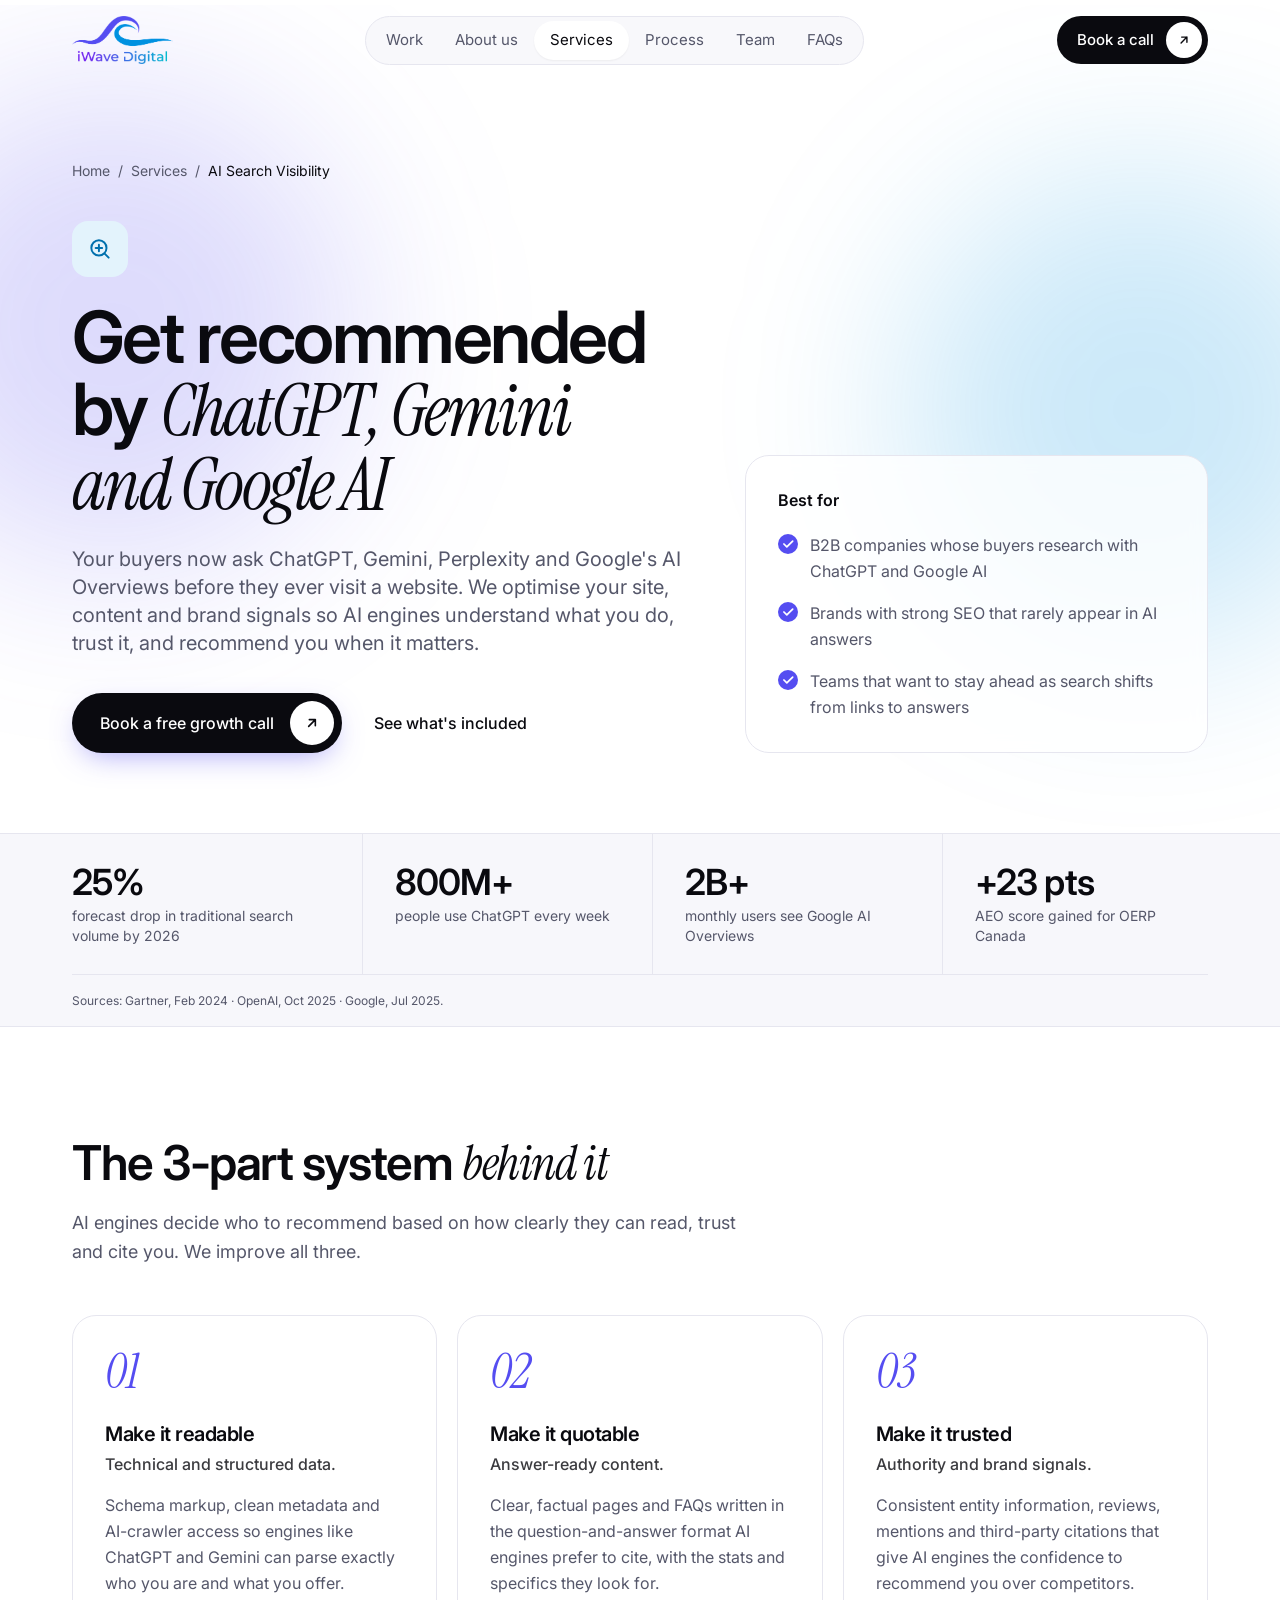
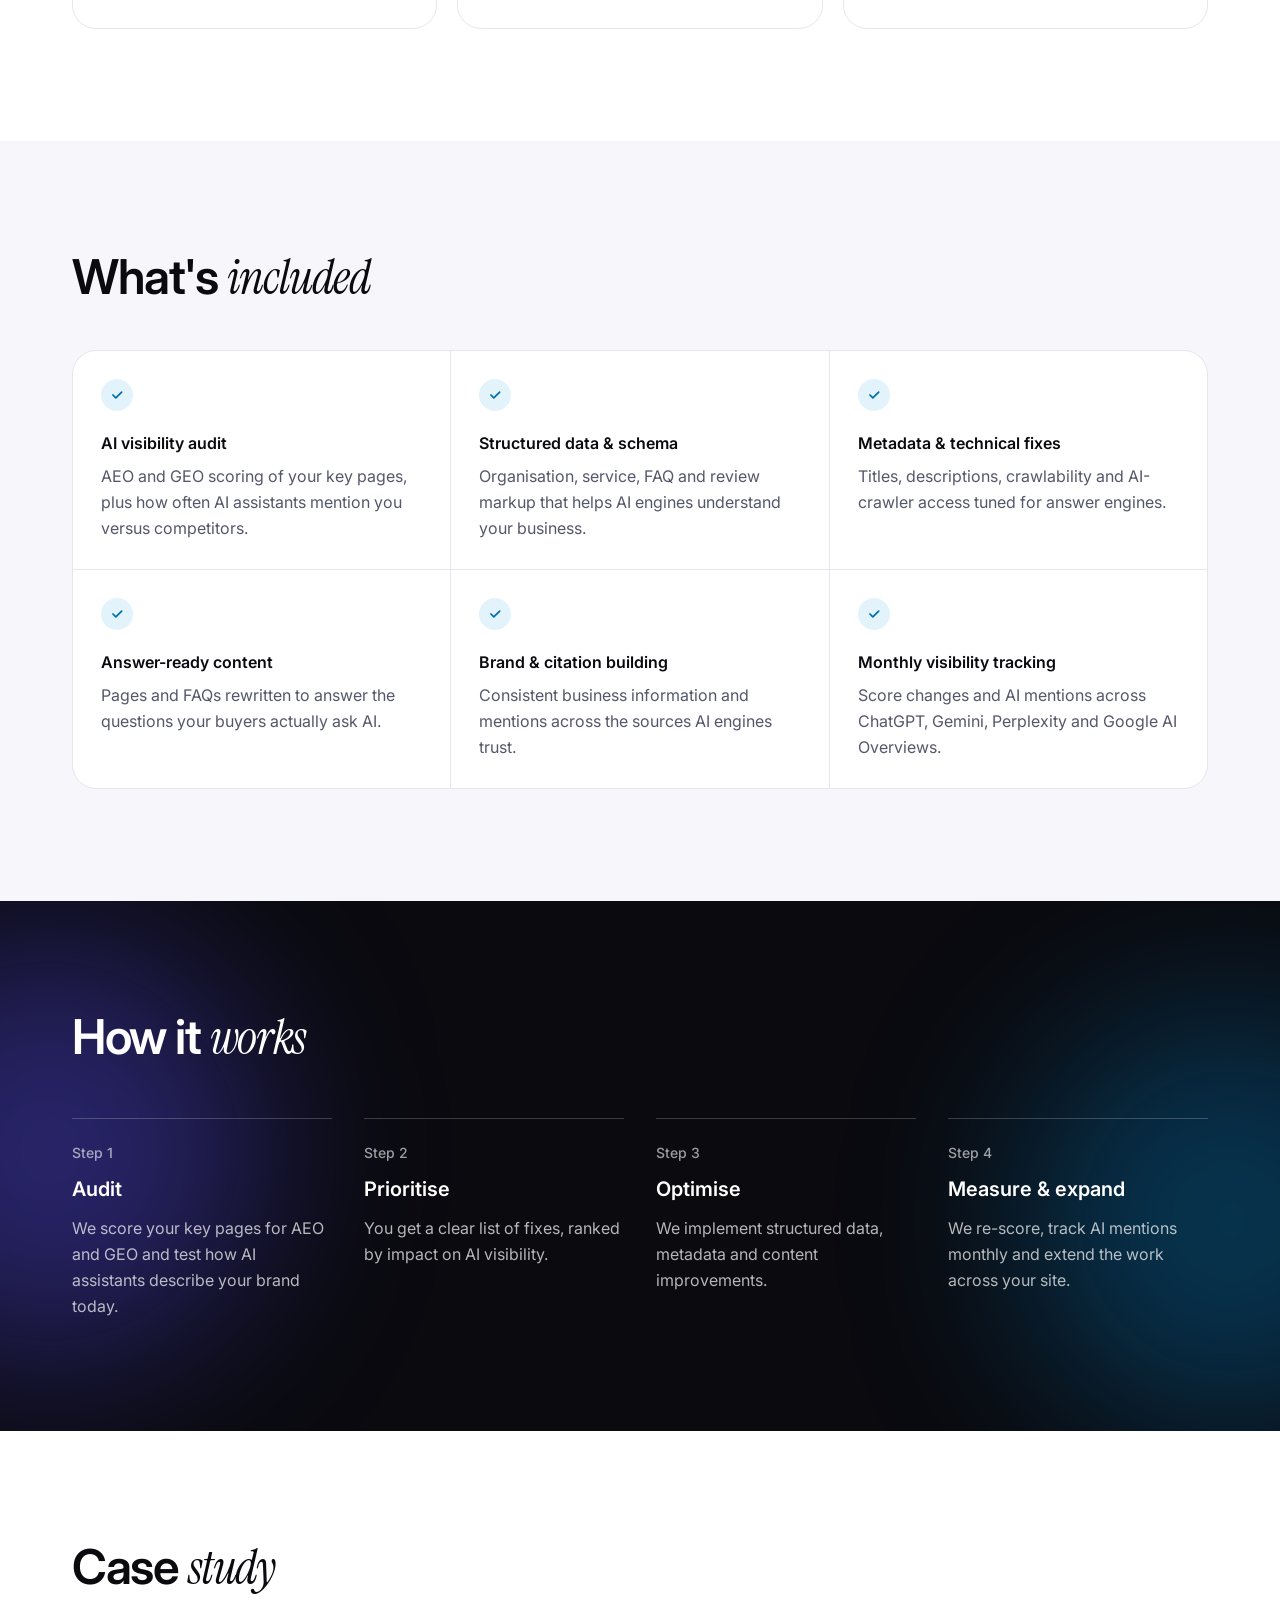
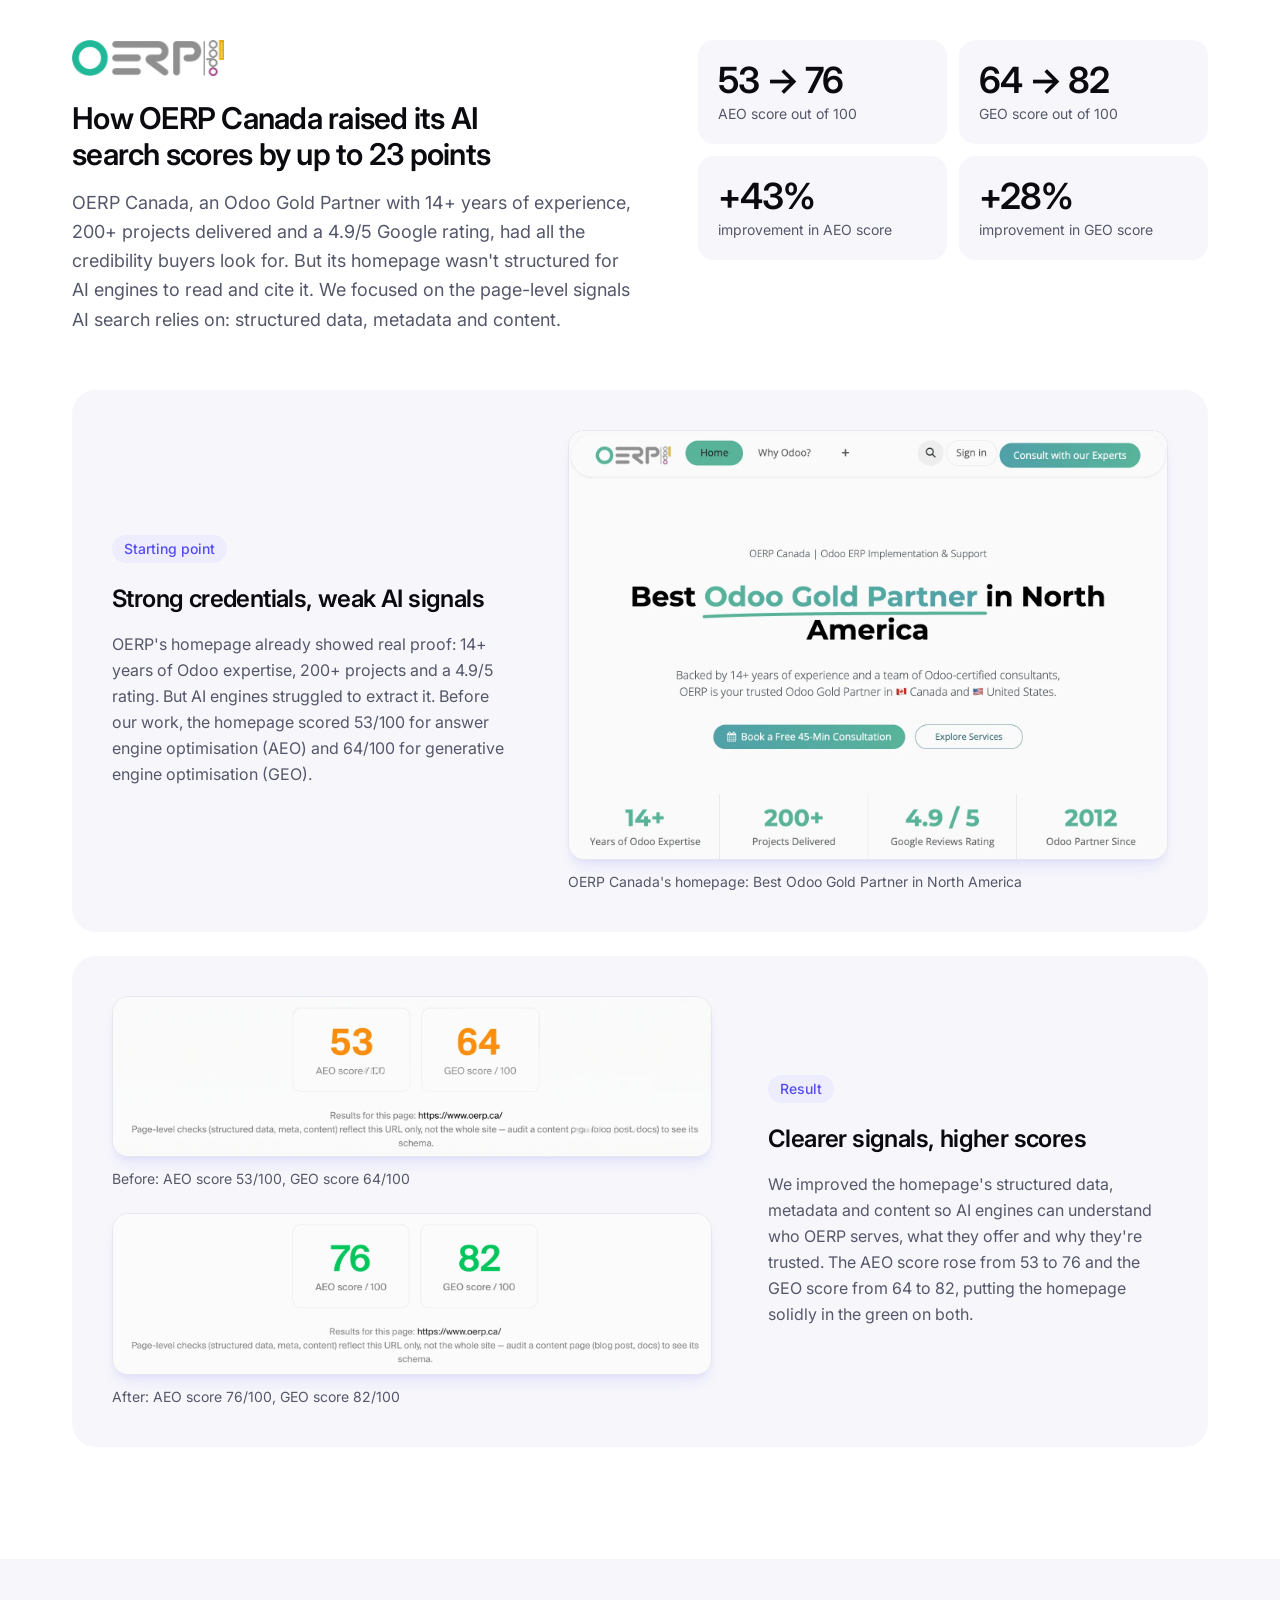
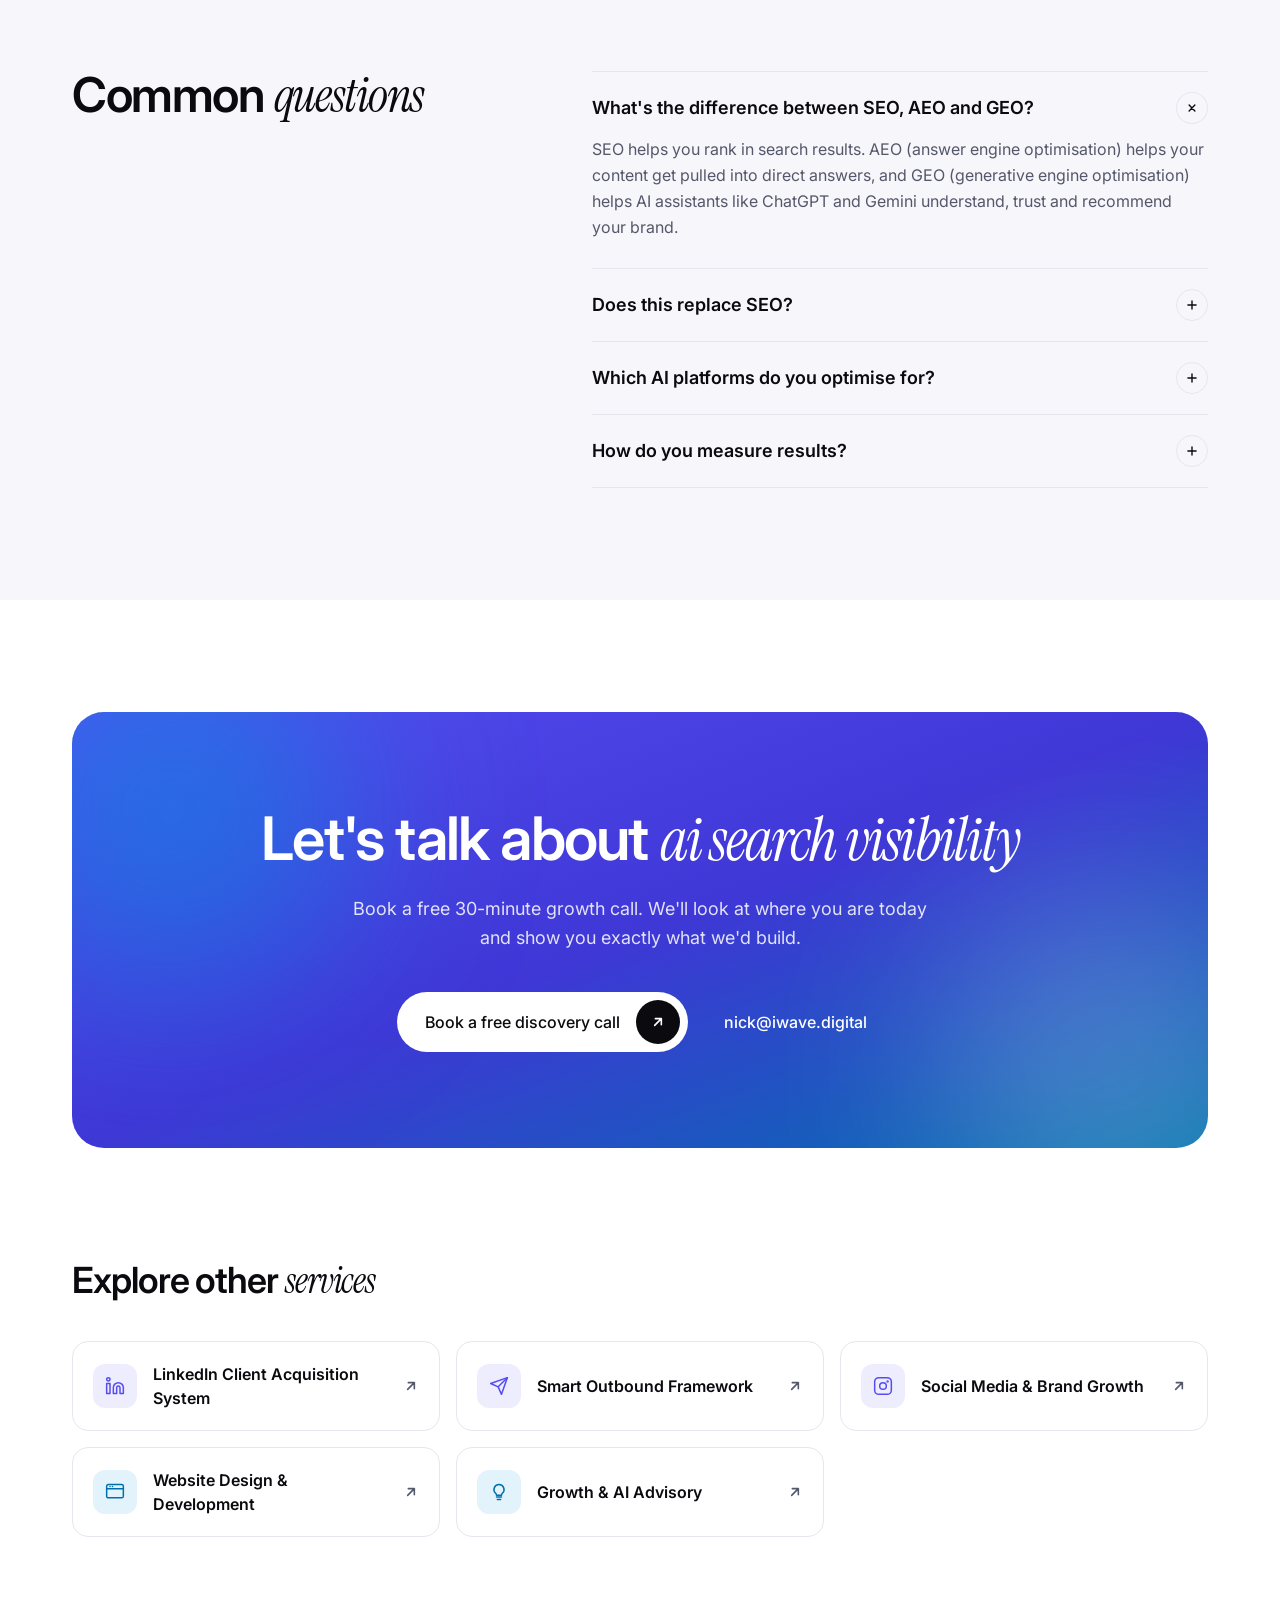
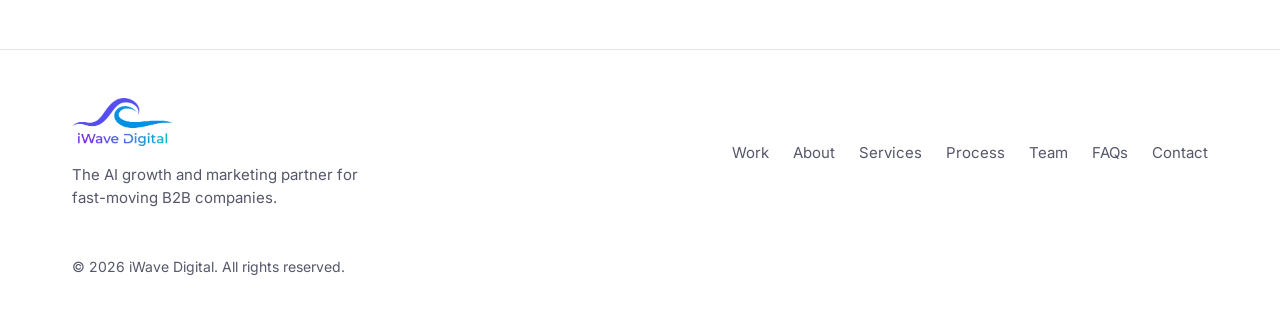
==== services/ai-search-visibility.html @ d18ebdaa "Launch iWave Digital marketing site Static site: homepage, six service pages generated by tools/buil" ====
<!doctype html>
<html lang="en">
<head>
  <meta charset="utf-8" />
  <meta name="viewport" content="width=device-width, initial-scale=1" />
  <title>AI Search Visibility — iWave Digital</title>
  <meta name="description" content="Generative engine optimisation (GEO) and answer engine optimisation (AEO) that make your brand the answer AI assistants and Google AI Overviews recommend." />
  <!-- Generated by tools/build_services.py — edit the content there and re-run the script. -->
  <link rel="canonical" href="https://www.iwave.digital/services/ai-search-visibility.html" />
  <meta name="theme-color" content="#554DF1" />
  <link rel="icon" href="../favicon.ico" sizes="any" />
  <link rel="icon" type="image/png" sizes="32x32" href="../favicon-32x32.png" />
  <link rel="icon" type="image/png" sizes="16x16" href="../favicon-16x16.png" />
  <link rel="apple-touch-icon" href="../apple-touch-icon.png" />
  <link rel="manifest" href="../site.webmanifest" />

  <meta property="og:type" content="website" />
  <meta property="og:site_name" content="iWave Digital" />
  <meta property="og:title" content="AI Search Visibility — iWave Digital" />
  <meta property="og:description" content="Generative engine optimisation (GEO) and answer engine optimisation (AEO) that make your brand the answer AI assistants and Google AI Overviews recommend." />
  <meta property="og:url" content="https://www.iwave.digital/services/ai-search-visibility.html" />
  <meta property="og:image" content="https://www.iwave.digital/assets/og-image.jpg" />
  <meta property="og:image:width" content="1200" />
  <meta property="og:image:height" content="630" />
  <meta name="twitter:card" content="summary_large_image" />
  <meta name="twitter:title" content="AI Search Visibility — iWave Digital" />
  <meta name="twitter:description" content="Generative engine optimisation (GEO) and answer engine optimisation (AEO) that make your brand the answer AI assistants and Google AI Overviews recommend." />
  <meta name="twitter:image" content="https://www.iwave.digital/assets/og-image.jpg" />

  <link rel="preconnect" href="https://fonts.googleapis.com" />
  <link rel="preconnect" href="https://fonts.gstatic.com" crossorigin />
  <link href="https://fonts.googleapis.com/css2?family=Inter:wght@400;500;600;700&family=Instrument+Serif:ital@0;1&display=swap" rel="stylesheet" />
  <link rel="stylesheet" href="../assets/tailwind.css" />
  <link rel="stylesheet" href="../assets/site.css" />
  <script type="application/ld+json">{"@context": "https://schema.org", "@type": "Service", "name": "AI Search Visibility", "description": "Generative engine optimisation (GEO) and answer engine optimisation (AEO) that make your brand the answer AI assistants and Google AI Overviews recommend.", "url": "https://www.iwave.digital/services/ai-search-visibility.html", "provider": {"@type": "Organization", "name": "iWave Digital", "url": "https://www.iwave.digital/"}}</script>
  <script type="application/ld+json">{"@context": "https://schema.org", "@type": "FAQPage", "mainEntity": [{"@type": "Question", "name": "What's the difference between SEO, AEO and GEO?", "acceptedAnswer": {"@type": "Answer", "text": "SEO helps you rank in search results. AEO (answer engine optimisation) helps your content get pulled into direct answers, and GEO (generative engine optimisation) helps AI assistants like ChatGPT and Gemini understand, trust and recommend your brand."}}, {"@type": "Question", "name": "Does this replace SEO?", "acceptedAnswer": {"@type": "Answer", "text": "No, it builds on it. Strong SEO foundations help, but AI engines also need structured, quotable and consistent information to cite you."}}, {"@type": "Question", "name": "Which AI platforms do you optimise for?", "acceptedAnswer": {"@type": "Answer", "text": "ChatGPT, Gemini, Perplexity, Claude and Google AI Overviews. The fundamentals that help one engine understand you help them all."}}, {"@type": "Question", "name": "How do you measure results?", "acceptedAnswer": {"@type": "Answer", "text": "We score your pages for AEO and GEO before and after, and track how often and how accurately AI assistants mention your brand each month."}}]}</script>
  <script type="application/ld+json">{"@context": "https://schema.org", "@type": "BreadcrumbList", "itemListElement": [{"@type": "ListItem", "position": 1, "name": "Home", "item": "https://www.iwave.digital/"}, {"@type": "ListItem", "position": 2, "name": "Services", "item": "https://www.iwave.digital/#services"}, {"@type": "ListItem", "position": 3, "name": "AI Search Visibility", "item": "https://www.iwave.digital/services/ai-search-visibility.html"}]}</script>
</head>

<body class="bg-white font-sans text-ink">
  <a href="#main" class="sr-only focus:not-sr-only focus:fixed focus:left-4 focus:top-4 focus:z-[100] focus:rounded-full focus:bg-ink focus:px-4 focus:py-2 focus:text-white">Skip to content</a>

  <header id="top" class="sticky top-0 z-50 transition-colors" data-header>
    <div class="mx-auto flex max-w-site items-center justify-between gap-4 px-4 py-4 sm:px-6 lg:px-8">
      <a href="../index.html" class="flex shrink-0 items-center">
        <img src="../assets/iwave-logo.png" alt="iWave Digital" width="101" height="48" class="h-10 w-auto sm:h-12" />
      </a>
      <nav aria-label="Primary" class="hidden lg:block">
        <ul class="flex items-center rounded-full border border-line bg-surface/80 p-1 text-[15px] backdrop-blur">
          <li><a href="../index.html#work" class="nav-link block rounded-full px-4 py-2 transition hover:text-ink text-muted">Work</a></li>
          <li><a href="../index.html#about" class="nav-link block rounded-full px-4 py-2 transition hover:text-ink text-muted">About us</a></li>
          <li><a href="../index.html#services" class="nav-link block rounded-full px-4 py-2 transition hover:text-ink bg-white text-ink shadow-sm" aria-current="true">Services</a></li>
          <li><a href="../index.html#process" class="nav-link block rounded-full px-4 py-2 transition hover:text-ink text-muted">Process</a></li>
          <li><a href="../index.html#team" class="nav-link block rounded-full px-4 py-2 transition hover:text-ink text-muted">Team</a></li>
          <li><a href="../index.html#faq" class="nav-link block rounded-full px-4 py-2 transition hover:text-ink text-muted">FAQs</a></li>
        </ul>
      </nav>
      <div class="flex items-center gap-2">
        <a href="https://cal.com/iwave-digital/discovery-call" target="_blank" rel="noopener" class="group hidden items-center gap-3 rounded-full bg-ink py-1.5 pl-5 pr-1.5 text-[15px] font-medium text-white transition hover:bg-brand sm:inline-flex">
          Book a call
          <span class="flex h-9 w-9 items-center justify-center rounded-full bg-white text-ink transition group-hover:rotate-45" aria-hidden="true"><svg width="14" height="14" viewBox="0 0 24 24" fill="none" stroke="currentColor" stroke-width="2.4" stroke-linecap="round" stroke-linejoin="round"><path d="M7 17 17 7M8 7h9v9"/></svg></span>
        </a>
        <button type="button" class="flex h-11 w-11 items-center justify-center rounded-full border border-line bg-white lg:hidden" aria-controls="mobile-menu" aria-expanded="false" aria-label="Open menu" data-menu-btn>
          <svg width="20" height="20" viewBox="0 0 24 24" fill="none" stroke="currentColor" stroke-width="2" stroke-linecap="round" aria-hidden="true"><path d="M4 7h16M4 12h16M4 17h16"/></svg>
        </button>
      </div>
    </div>
    <div id="mobile-menu" class="hidden border-t border-line bg-white px-4 pb-6 pt-2 lg:hidden" data-menu>
      <ul class="flex flex-col text-lg">
        <li><a href="../index.html#work" class="block border-b border-line py-3">Work</a></li>
        <li><a href="../index.html#about" class="block border-b border-line py-3">About us</a></li>
        <li><a href="../index.html#services" class="block border-b border-line py-3">Services</a></li>
        <li><a href="../index.html#process" class="block border-b border-line py-3">Process</a></li>
        <li><a href="../index.html#team" class="block border-b border-line py-3">Team</a></li>
        <li><a href="../index.html#faq" class="block border-b border-line py-3">FAQs</a></li>
      </ul>
      <a href="https://cal.com/iwave-digital/discovery-call" target="_blank" rel="noopener" class="mt-5 flex items-center justify-center rounded-full bg-ink py-3.5 font-medium text-white">Book a call</a>
    </div>
  </header>

  <main id="main">
    <!-- ============ HERO ============ -->
    <section class="relative -mt-[76px] overflow-hidden pt-[76px]">
      <div class="glow left-[-10%] top-[10%] h-[480px] w-[480px] bg-brand/20" aria-hidden="true"></div>
      <div class="glow right-[-8%] top-[20%] h-[480px] w-[480px] bg-sky/20" aria-hidden="true"></div>
      <div class="relative mx-auto grid max-w-site gap-12 px-4 pb-20 pt-14 sm:px-6 sm:pt-20 lg:grid-cols-[1.35fr_1fr] lg:items-end lg:px-8">
        <div>
          <nav aria-label="Breadcrumb" class="text-sm text-muted">
            <ol class="flex flex-wrap items-center gap-2">
              <li><a href="../index.html" class="hover:text-ink">Home</a></li>
              <li aria-hidden="true">/</li>
              <li><a href="../index.html#services" class="hover:text-ink">Services</a></li>
              <li aria-hidden="true">/</li>
              <li class="text-ink" aria-current="page">AI Search Visibility</li>
            </ol>
          </nav>
          <span class="rise mt-10 flex h-14 w-14 items-center justify-center rounded-2xl bg-sky-soft text-sky-dark" aria-hidden="true"><svg width="26" height="26" viewBox="0 0 24 24" fill="none" stroke="currentColor" stroke-width="1.8" stroke-linecap="round" stroke-linejoin="round"><circle cx="11" cy="11" r="7"/><path d="m20 20-3.5-3.5"/><path d="M11 8v6M8 11h6"/></svg></span>
          <h1 class="rise rise-2 mt-6 text-[42px] font-semibold leading-[1.04] tracking-[-0.035em] sm:text-6xl lg:text-7xl">Get recommended by <span class="font-serif font-normal italic">ChatGPT, Gemini and Google AI</span></h1>
          <p class="rise rise-3 mt-6 max-w-2xl text-lg leading-relaxed text-muted sm:text-xl">Your buyers now ask ChatGPT, Gemini, Perplexity and Google&#x27;s AI Overviews before they ever visit a website. We optimise your site, content and brand signals so AI engines understand what you do, trust it, and recommend you when it matters.</p>
          <div class="rise rise-4 mt-9 flex flex-col gap-4 sm:flex-row sm:items-center">
            <a href="https://cal.com/iwave-digital/discovery-call" target="_blank" rel="noopener" class="group inline-flex items-center gap-4 self-start rounded-full bg-ink py-2 pl-7 pr-2 font-medium text-white shadow-[0_10px_30px_-10px_rgba(85,77,241,.55)] transition hover:bg-brand">
              Book a free growth call
              <span class="flex h-11 w-11 items-center justify-center rounded-full bg-white text-ink transition group-hover:rotate-45" aria-hidden="true"><svg width="16" height="16" viewBox="0 0 24 24" fill="none" stroke="currentColor" stroke-width="2.4" stroke-linecap="round" stroke-linejoin="round"><path d="M7 17 17 7M8 7h9v9"/></svg></span>
            </a>
            <a href="#included" class="inline-flex h-11 items-center self-start rounded-full px-4 font-medium text-ink underline-offset-4 hover:underline sm:self-auto">See what's included</a>
          </div>
        </div>
        <aside class="rise rise-4 rounded-3xl border border-line bg-white/80 p-8 backdrop-blur">
          <h2 class="font-semibold">Best for</h2>
          <ul class="mt-5 space-y-4 leading-relaxed text-muted">
              <li class="flex gap-3"><span class="mt-0.5 flex h-5 w-5 shrink-0 items-center justify-center rounded-full bg-brand text-white" aria-hidden="true"><svg width="14" height="14" viewBox="0 0 24 24" fill="none" stroke="currentColor" stroke-width="3" stroke-linecap="round" stroke-linejoin="round"><path d="m5 12 5 5L20 7"/></svg></span><span>B2B companies whose buyers research with ChatGPT and Google AI</span></li>
              <li class="flex gap-3"><span class="mt-0.5 flex h-5 w-5 shrink-0 items-center justify-center rounded-full bg-brand text-white" aria-hidden="true"><svg width="14" height="14" viewBox="0 0 24 24" fill="none" stroke="currentColor" stroke-width="3" stroke-linecap="round" stroke-linejoin="round"><path d="m5 12 5 5L20 7"/></svg></span><span>Brands with strong SEO that rarely appear in AI answers</span></li>
              <li class="flex gap-3"><span class="mt-0.5 flex h-5 w-5 shrink-0 items-center justify-center rounded-full bg-brand text-white" aria-hidden="true"><svg width="14" height="14" viewBox="0 0 24 24" fill="none" stroke="currentColor" stroke-width="3" stroke-linecap="round" stroke-linejoin="round"><path d="m5 12 5 5L20 7"/></svg></span><span>Teams that want to stay ahead as search shifts from links to answers</span></li>
          </ul>
        </aside>
      </div>
    </section>


    <!-- ============ AT A GLANCE ============ -->
    <section aria-label="Why AI search matters now" class="border-y border-line bg-surface">
      <div class="mx-auto max-w-site px-4 sm:px-6 lg:px-8">
        <dl class="grid grid-cols-2 gap-x-6 lg:grid-cols-4">
          <div class="py-6 sm:py-7 ">
            <dd class="text-3xl font-semibold tracking-tight sm:text-4xl">25%</dd>
            <dt class="mt-1 text-sm text-muted">forecast drop in traditional search volume by 2026</dt>
          </div>
          <div class="py-6 sm:py-7 lg:border-l lg:border-line lg:pl-8">
            <dd class="text-3xl font-semibold tracking-tight sm:text-4xl">800M+</dd>
            <dt class="mt-1 text-sm text-muted">people use ChatGPT every week</dt>
          </div>
          <div class="py-6 sm:py-7 lg:border-l lg:border-line lg:pl-8">
            <dd class="text-3xl font-semibold tracking-tight sm:text-4xl">2B+</dd>
            <dt class="mt-1 text-sm text-muted">monthly users see Google AI Overviews</dt>
          </div>
          <div class="py-6 sm:py-7 lg:border-l lg:border-line lg:pl-8">
            <dd class="text-3xl font-semibold tracking-tight sm:text-4xl">+23 pts</dd>
            <dt class="mt-1 text-sm text-muted">AEO score gained for OERP Canada</dt>
          </div>
        </dl>
        <p class="border-t border-line py-4 text-xs leading-relaxed text-muted">Sources: Gartner, Feb 2024 · OpenAI, Oct 2025 · Google, Jul 2025.</p>
      </div>
    </section>

    <!-- ============ SYSTEM ============ -->
    <section class="py-24 sm:py-28">
      <div class="mx-auto max-w-site px-4 sm:px-6 lg:px-8">
        <div class="max-w-2xl">
          <h2 class="text-4xl font-semibold tracking-[-0.03em] sm:text-5xl">The 3-part system <span class="font-serif font-normal italic">behind it</span></h2>
          <p class="mt-5 text-lg leading-relaxed text-muted">AI engines decide who to recommend based on how clearly they can read, trust and cite you. We improve all three.</p>
        </div>
        <ol class="mt-12 grid gap-5 lg:grid-cols-3">
          <li class="flex flex-col rounded-3xl border border-line bg-white p-8">
            <span class="font-serif text-5xl italic text-brand">01</span>
            <h3 class="mt-6 text-xl font-semibold tracking-tight">Make it readable</h3>
            <p class="mt-1 font-medium text-ink/80">Technical and structured data.</p>
            <p class="mt-4 leading-relaxed text-muted">Schema markup, clean metadata and AI-crawler access so engines like ChatGPT and Gemini can parse exactly who you are and what you offer.</p>
          </li>
          <li class="flex flex-col rounded-3xl border border-line bg-white p-8">
            <span class="font-serif text-5xl italic text-brand">02</span>
            <h3 class="mt-6 text-xl font-semibold tracking-tight">Make it quotable</h3>
            <p class="mt-1 font-medium text-ink/80">Answer-ready content.</p>
            <p class="mt-4 leading-relaxed text-muted">Clear, factual pages and FAQs written in the question-and-answer format AI engines prefer to cite, with the stats and specifics they look for.</p>
          </li>
          <li class="flex flex-col rounded-3xl border border-line bg-white p-8">
            <span class="font-serif text-5xl italic text-brand">03</span>
            <h3 class="mt-6 text-xl font-semibold tracking-tight">Make it trusted</h3>
            <p class="mt-1 font-medium text-ink/80">Authority and brand signals.</p>
            <p class="mt-4 leading-relaxed text-muted">Consistent entity information, reviews, mentions and third-party citations that give AI engines the confidence to recommend you over competitors.</p>
          </li>
        </ol>
      </div>
    </section>

    <!-- ============ INCLUDED ============ -->
    <section id="included" class="bg-surface py-24 sm:py-28">
      <div class="mx-auto max-w-site px-4 sm:px-6 lg:px-8">
        <h2 class="max-w-2xl text-4xl font-semibold tracking-[-0.03em] sm:text-5xl">What's <span class="font-serif font-normal italic">included</span></h2>
        <ul class="mt-12 grid gap-px overflow-hidden rounded-3xl border border-line bg-line sm:grid-cols-2 lg:grid-cols-3">
          <li class="bg-white p-7">
            <span class="flex h-8 w-8 items-center justify-center rounded-full bg-sky-soft text-sky-dark" aria-hidden="true"><svg width="14" height="14" viewBox="0 0 24 24" fill="none" stroke="currentColor" stroke-width="3" stroke-linecap="round" stroke-linejoin="round"><path d="m5 12 5 5L20 7"/></svg></span>
            <h3 class="mt-5 font-semibold">AI visibility audit</h3>
            <p class="mt-2 leading-relaxed text-muted">AEO and GEO scoring of your key pages, plus how often AI assistants mention you versus competitors.</p>
          </li>
          <li class="bg-white p-7">
            <span class="flex h-8 w-8 items-center justify-center rounded-full bg-sky-soft text-sky-dark" aria-hidden="true"><svg width="14" height="14" viewBox="0 0 24 24" fill="none" stroke="currentColor" stroke-width="3" stroke-linecap="round" stroke-linejoin="round"><path d="m5 12 5 5L20 7"/></svg></span>
            <h3 class="mt-5 font-semibold">Structured data &amp; schema</h3>
            <p class="mt-2 leading-relaxed text-muted">Organisation, service, FAQ and review markup that helps AI engines understand your business.</p>
          </li>
          <li class="bg-white p-7">
            <span class="flex h-8 w-8 items-center justify-center rounded-full bg-sky-soft text-sky-dark" aria-hidden="true"><svg width="14" height="14" viewBox="0 0 24 24" fill="none" stroke="currentColor" stroke-width="3" stroke-linecap="round" stroke-linejoin="round"><path d="m5 12 5 5L20 7"/></svg></span>
            <h3 class="mt-5 font-semibold">Metadata &amp; technical fixes</h3>
            <p class="mt-2 leading-relaxed text-muted">Titles, descriptions, crawlability and AI-crawler access tuned for answer engines.</p>
          </li>
          <li class="bg-white p-7">
            <span class="flex h-8 w-8 items-center justify-center rounded-full bg-sky-soft text-sky-dark" aria-hidden="true"><svg width="14" height="14" viewBox="0 0 24 24" fill="none" stroke="currentColor" stroke-width="3" stroke-linecap="round" stroke-linejoin="round"><path d="m5 12 5 5L20 7"/></svg></span>
            <h3 class="mt-5 font-semibold">Answer-ready content</h3>
            <p class="mt-2 leading-relaxed text-muted">Pages and FAQs rewritten to answer the questions your buyers actually ask AI.</p>
          </li>
          <li class="bg-white p-7">
            <span class="flex h-8 w-8 items-center justify-center rounded-full bg-sky-soft text-sky-dark" aria-hidden="true"><svg width="14" height="14" viewBox="0 0 24 24" fill="none" stroke="currentColor" stroke-width="3" stroke-linecap="round" stroke-linejoin="round"><path d="m5 12 5 5L20 7"/></svg></span>
            <h3 class="mt-5 font-semibold">Brand &amp; citation building</h3>
            <p class="mt-2 leading-relaxed text-muted">Consistent business information and mentions across the sources AI engines trust.</p>
          </li>
          <li class="bg-white p-7">
            <span class="flex h-8 w-8 items-center justify-center rounded-full bg-sky-soft text-sky-dark" aria-hidden="true"><svg width="14" height="14" viewBox="0 0 24 24" fill="none" stroke="currentColor" stroke-width="3" stroke-linecap="round" stroke-linejoin="round"><path d="m5 12 5 5L20 7"/></svg></span>
            <h3 class="mt-5 font-semibold">Monthly visibility tracking</h3>
            <p class="mt-2 leading-relaxed text-muted">Score changes and AI mentions across ChatGPT, Gemini, Perplexity and Google AI Overviews.</p>
          </li>
        </ul>
      </div>
    </section>

    <!-- ============ HOW IT WORKS ============ -->
    <section class="relative overflow-hidden bg-ink py-24 text-white sm:py-28">
      <div class="glow -left-40 top-10 h-[420px] w-[420px] bg-brand/40" aria-hidden="true"></div>
      <div class="glow -right-40 bottom-0 h-[420px] w-[420px] bg-sky/30" aria-hidden="true"></div>
      <div class="relative mx-auto max-w-site px-4 sm:px-6 lg:px-8">
        <h2 class="max-w-2xl text-4xl font-semibold tracking-[-0.03em] sm:text-5xl">How it <span class="font-serif font-normal italic">works</span></h2>
        <ol class="mt-14 grid gap-10 md:grid-cols-2 lg:grid-cols-4 lg:gap-8">
          <li class="border-t border-white/20 pt-6">
            <p class="text-sm font-medium text-white/60">Step 1</p>
            <h3 class="mt-3 text-xl font-semibold">Audit</h3>
            <p class="mt-3 leading-relaxed text-white/70">We score your key pages for AEO and GEO and test how AI assistants describe your brand today.</p>
          </li>
          <li class="border-t border-white/20 pt-6">
            <p class="text-sm font-medium text-white/60">Step 2</p>
            <h3 class="mt-3 text-xl font-semibold">Prioritise</h3>
            <p class="mt-3 leading-relaxed text-white/70">You get a clear list of fixes, ranked by impact on AI visibility.</p>
          </li>
          <li class="border-t border-white/20 pt-6">
            <p class="text-sm font-medium text-white/60">Step 3</p>
            <h3 class="mt-3 text-xl font-semibold">Optimise</h3>
            <p class="mt-3 leading-relaxed text-white/70">We implement structured data, metadata and content improvements.</p>
          </li>
          <li class="border-t border-white/20 pt-6">
            <p class="text-sm font-medium text-white/60">Step 4</p>
            <h3 class="mt-3 text-xl font-semibold">Measure &amp; expand</h3>
            <p class="mt-3 leading-relaxed text-white/70">We re-score, track AI mentions monthly and extend the work across your site.</p>
          </li>
        </ol>
      </div>
    </section>


    <!-- ============ CASE STUDY ============ -->
    <section id="case-study" class="py-24 sm:py-28">
      <div class="mx-auto max-w-site px-4 sm:px-6 lg:px-8">
        <h2 class="text-4xl font-semibold tracking-[-0.03em] sm:text-5xl">Case <span class="font-serif font-normal italic">study</span></h2>
        <div class="mt-12 grid gap-10 lg:grid-cols-[1.1fr_1fr] lg:gap-16">
          <div>
            <img src="../assets/logos/oerp-canada.webp" alt="OERP Canada" width="167" height="40" class="h-9 w-auto" loading="lazy" />
            <h3 class="mt-6 text-2xl font-semibold tracking-tight sm:text-3xl">How OERP Canada raised its AI search scores by up to 23 points</h3>
            <p class="mt-4 text-lg leading-relaxed text-muted">OERP Canada, an Odoo Gold Partner with 14+ years of experience, 200+ projects delivered and a 4.9/5 Google rating, had all the credibility buyers look for. But its homepage wasn&#x27;t structured for AI engines to read and cite it. We focused on the page-level signals AI search relies on: structured data, metadata and content.</p>
          </div>
          <dl class="grid grid-cols-2 content-start gap-3">
            <div class="rounded-2xl bg-surface p-5">
              <dd class="text-3xl font-semibold tracking-tight sm:text-4xl">53 → 76</dd>
              <dt class="mt-1 text-sm text-muted">AEO score out of 100</dt>
            </div>
            <div class="rounded-2xl bg-surface p-5">
              <dd class="text-3xl font-semibold tracking-tight sm:text-4xl">64 → 82</dd>
              <dt class="mt-1 text-sm text-muted">GEO score out of 100</dt>
            </div>
            <div class="rounded-2xl bg-surface p-5">
              <dd class="text-3xl font-semibold tracking-tight sm:text-4xl">+43%</dd>
              <dt class="mt-1 text-sm text-muted">improvement in AEO score</dt>
            </div>
            <div class="rounded-2xl bg-surface p-5">
              <dd class="text-3xl font-semibold tracking-tight sm:text-4xl">+28%</dd>
              <dt class="mt-1 text-sm text-muted">improvement in GEO score</dt>
            </div>
          </dl>
        </div>
        <div class="mt-14 space-y-6">
          <div class="grid items-center gap-10 rounded-3xl bg-surface p-6 sm:p-10 lg:grid-cols-[0.8fr_1.2fr] lg:gap-14">
            <div class="">
              <span class="inline-flex rounded-full bg-brand-soft px-3 py-1 text-sm font-medium text-brand">Starting point</span>
              <h4 class="mt-5 text-2xl font-semibold tracking-tight">Strong credentials, weak AI signals</h4>
              <p class="mt-4 leading-relaxed text-muted">OERP&#x27;s homepage already showed real proof: 14+ years of Odoo expertise, 200+ projects and a 4.9/5 rating. But AI engines struggled to extract it. Before our work, the homepage scored 53/100 for answer engine optimisation (AEO) and 64/100 for generative engine optimisation (GEO).</p>
            </div>
            <div class="grid items-start gap-6 ">
              <figure>
                <div class="overflow-hidden rounded-2xl border border-line bg-white shadow-lg shadow-brand/10">
                  <img src="../assets/case-studies/oerp-canada/homepage.webp" alt="OERP Canada&#x27;s homepage: Best Odoo Gold Partner in North America" width="1546" height="1106" class="w-full" loading="lazy" />
                </div>
                <figcaption class="mt-3 text-sm text-muted">OERP Canada&#x27;s homepage: Best Odoo Gold Partner in North America</figcaption>
              </figure>
            </div>
          </div>
          <div class="grid items-center gap-10 rounded-3xl bg-surface p-6 sm:p-10 lg:grid-cols-[1.2fr_0.8fr] lg:gap-14">
            <div class="lg:order-last">
              <span class="inline-flex rounded-full bg-brand-soft px-3 py-1 text-sm font-medium text-brand">Result</span>
              <h4 class="mt-5 text-2xl font-semibold tracking-tight">Clearer signals, higher scores</h4>
              <p class="mt-4 leading-relaxed text-muted">We improved the homepage&#x27;s structured data, metadata and content so AI engines can understand who OERP serves, what they offer and why they&#x27;re trusted. The AEO score rose from 53 to 76 and the GEO score from 64 to 82, putting the homepage solidly in the green on both.</p>
            </div>
            <div class="grid items-start gap-6 ">
              <figure>
                <div class="overflow-hidden rounded-2xl border border-line bg-white shadow-lg shadow-brand/10">
                  <img src="../assets/case-studies/oerp-canada/before.webp" alt="Before: AEO score 53/100, GEO score 64/100" width="1600" height="427" class="w-full" loading="lazy" />
                </div>
                <figcaption class="mt-3 text-sm text-muted">Before: AEO score 53/100, GEO score 64/100</figcaption>
              </figure>
              <figure>
                <div class="overflow-hidden rounded-2xl border border-line bg-white shadow-lg shadow-brand/10">
                  <img src="../assets/case-studies/oerp-canada/after.webp" alt="After: AEO score 76/100, GEO score 82/100" width="1600" height="427" class="w-full" loading="lazy" />
                </div>
                <figcaption class="mt-3 text-sm text-muted">After: AEO score 76/100, GEO score 82/100</figcaption>
              </figure>
            </div>
          </div>
        </div>
      </div>
    </section>



    <!-- ============ FAQ ============ -->
    <section class="bg-surface py-24 sm:py-28">
      <div class="mx-auto grid max-w-site gap-12 px-4 sm:px-6 lg:grid-cols-[1fr_1.4fr] lg:gap-20 lg:px-8">
        <h2 class="text-4xl font-semibold tracking-[-0.03em] sm:text-5xl">Common <span class="font-serif font-normal italic">questions</span></h2>
        <div class="divide-y divide-line border-y border-line">
          <details class="group py-2" open>
            <summary class="flex min-h-[56px] cursor-pointer items-center justify-between gap-6 py-3 text-lg font-semibold">
              What&#x27;s the difference between SEO, AEO and GEO?
              <span class="faq-icon flex h-8 w-8 shrink-0 items-center justify-center rounded-full border border-line bg-surface transition" aria-hidden="true"><svg width="14" height="14" viewBox="0 0 24 24" fill="none" stroke="currentColor" stroke-width="2.4" stroke-linecap="round"><path d="M12 5v14M5 12h14"/></svg></span>
            </summary>
            <p class="max-w-prose pb-5 leading-relaxed text-muted">SEO helps you rank in search results. AEO (answer engine optimisation) helps your content get pulled into direct answers, and GEO (generative engine optimisation) helps AI assistants like ChatGPT and Gemini understand, trust and recommend your brand.</p>
          </details>
          <details class="group py-2">
            <summary class="flex min-h-[56px] cursor-pointer items-center justify-between gap-6 py-3 text-lg font-semibold">
              Does this replace SEO?
              <span class="faq-icon flex h-8 w-8 shrink-0 items-center justify-center rounded-full border border-line bg-surface transition" aria-hidden="true"><svg width="14" height="14" viewBox="0 0 24 24" fill="none" stroke="currentColor" stroke-width="2.4" stroke-linecap="round"><path d="M12 5v14M5 12h14"/></svg></span>
            </summary>
            <p class="max-w-prose pb-5 leading-relaxed text-muted">No, it builds on it. Strong SEO foundations help, but AI engines also need structured, quotable and consistent information to cite you.</p>
          </details>
          <details class="group py-2">
            <summary class="flex min-h-[56px] cursor-pointer items-center justify-between gap-6 py-3 text-lg font-semibold">
              Which AI platforms do you optimise for?
              <span class="faq-icon flex h-8 w-8 shrink-0 items-center justify-center rounded-full border border-line bg-surface transition" aria-hidden="true"><svg width="14" height="14" viewBox="0 0 24 24" fill="none" stroke="currentColor" stroke-width="2.4" stroke-linecap="round"><path d="M12 5v14M5 12h14"/></svg></span>
            </summary>
            <p class="max-w-prose pb-5 leading-relaxed text-muted">ChatGPT, Gemini, Perplexity, Claude and Google AI Overviews. The fundamentals that help one engine understand you help them all.</p>
          </details>
          <details class="group py-2">
            <summary class="flex min-h-[56px] cursor-pointer items-center justify-between gap-6 py-3 text-lg font-semibold">
              How do you measure results?
              <span class="faq-icon flex h-8 w-8 shrink-0 items-center justify-center rounded-full border border-line bg-surface transition" aria-hidden="true"><svg width="14" height="14" viewBox="0 0 24 24" fill="none" stroke="currentColor" stroke-width="2.4" stroke-linecap="round"><path d="M12 5v14M5 12h14"/></svg></span>
            </summary>
            <p class="max-w-prose pb-5 leading-relaxed text-muted">We score your pages for AEO and GEO before and after, and track how often and how accurately AI assistants mention your brand each month.</p>
          </details>
        </div>
      </div>
    </section>

    <!-- ============ CONTACT ============ -->
    <section id="contact" class="py-24 sm:py-28">
      <div class="mx-auto max-w-site px-4 sm:px-6 lg:px-8">
        <div class="relative overflow-hidden rounded-[32px] bg-gradient-to-br from-brand via-brand-dark to-sky-dark px-6 py-20 text-center text-white sm:px-12 sm:py-24">
          <div class="glow -left-20 -top-20 h-[360px] w-[360px] bg-sky/50" aria-hidden="true"></div>
          <div class="glow -bottom-24 -right-20 h-[360px] w-[360px] bg-white/20" aria-hidden="true"></div>
          <div class="relative">
            <h2 class="mx-auto max-w-3xl text-4xl font-semibold tracking-[-0.03em] sm:text-6xl">Let's talk about <span class="font-serif font-normal italic">ai search visibility</span></h2>
            <p class="mx-auto mt-6 max-w-xl text-lg leading-relaxed text-white/85">Book a free 30-minute growth call. We'll look at where you are today and show you exactly what we'd build.</p>
            <div class="mt-10 flex flex-col items-center justify-center gap-5 sm:flex-row">
              <a href="https://cal.com/iwave-digital/discovery-call" target="_blank" rel="noopener" class="group inline-flex items-center gap-4 rounded-full bg-white py-2 pl-7 pr-2 font-medium text-ink transition hover:bg-ink hover:text-white">
                Book a free discovery call
                <span class="flex h-11 w-11 items-center justify-center rounded-full bg-ink text-white transition group-hover:rotate-45 group-hover:bg-white group-hover:text-ink" aria-hidden="true"><svg width="16" height="16" viewBox="0 0 24 24" fill="none" stroke="currentColor" stroke-width="2.4" stroke-linecap="round" stroke-linejoin="round"><path d="M7 17 17 7M8 7h9v9"/></svg></span>
              </a>
              <a href="mailto:nick@iwave.digital" class="inline-flex h-11 items-center rounded-full px-4 font-medium text-white underline-offset-4 hover:underline">nick@iwave.digital</a>
            </div>
          </div>
        </div>
      </div>
    </section>

    <!-- ============ OTHER SERVICES ============ -->
    <section class="pb-24 sm:pb-28">
      <div class="mx-auto max-w-site px-4 sm:px-6 lg:px-8">
        <h2 class="text-3xl font-semibold tracking-[-0.03em] sm:text-4xl">Explore other <span class="font-serif font-normal italic">services</span></h2>
        <div class="mt-10 grid gap-4 md:grid-cols-2 lg:grid-cols-3">
          <a href="linkedin-client-acquisition.html" class="group flex items-center gap-4 rounded-2xl border border-line bg-white p-5 transition hover:border-brand/40 hover:bg-brand-soft/40">
            <span class="flex h-11 w-11 shrink-0 items-center justify-center rounded-xl bg-brand-soft text-brand" aria-hidden="true"><svg width="20" height="20" viewBox="0 0 24 24" fill="none" stroke="currentColor" stroke-width="1.8" stroke-linecap="round" stroke-linejoin="round"><path d="M16 8a6 6 0 0 1 6 6v7h-4v-7a2 2 0 0 0-4 0v7h-4v-7a6 6 0 0 1 6-6z"/><rect x="2" y="9" width="4" height="12"/><circle cx="4" cy="4" r="2"/></svg></span>
            <span class="flex-1 font-semibold">LinkedIn Client Acquisition System</span>
            <span class="text-muted transition group-hover:translate-x-0.5 group-hover:text-brand" aria-hidden="true"><svg width="16" height="16" viewBox="0 0 24 24" fill="none" stroke="currentColor" stroke-width="2.4" stroke-linecap="round" stroke-linejoin="round"><path d="M7 17 17 7M8 7h9v9"/></svg></span>
          </a>
          <a href="smart-outbound-framework.html" class="group flex items-center gap-4 rounded-2xl border border-line bg-white p-5 transition hover:border-brand/40 hover:bg-brand-soft/40">
            <span class="flex h-11 w-11 shrink-0 items-center justify-center rounded-xl bg-brand-soft text-brand" aria-hidden="true"><svg width="20" height="20" viewBox="0 0 24 24" fill="none" stroke="currentColor" stroke-width="1.8" stroke-linecap="round" stroke-linejoin="round"><path d="M22 2 11 13"/><path d="M22 2 15 22l-4-9-9-4z"/></svg></span>
            <span class="flex-1 font-semibold">Smart Outbound Framework</span>
            <span class="text-muted transition group-hover:translate-x-0.5 group-hover:text-brand" aria-hidden="true"><svg width="16" height="16" viewBox="0 0 24 24" fill="none" stroke="currentColor" stroke-width="2.4" stroke-linecap="round" stroke-linejoin="round"><path d="M7 17 17 7M8 7h9v9"/></svg></span>
          </a>
          <a href="social-media-brand-growth.html" class="group flex items-center gap-4 rounded-2xl border border-line bg-white p-5 transition hover:border-brand/40 hover:bg-brand-soft/40">
            <span class="flex h-11 w-11 shrink-0 items-center justify-center rounded-xl bg-brand-soft text-brand" aria-hidden="true"><svg width="20" height="20" viewBox="0 0 24 24" fill="none" stroke="currentColor" stroke-width="1.8" stroke-linecap="round" stroke-linejoin="round"><rect x="2" y="2" width="20" height="20" rx="5"/><circle cx="12" cy="12" r="4"/><circle cx="17.5" cy="6.5" r="0.6"/></svg></span>
            <span class="flex-1 font-semibold">Social Media &amp; Brand Growth</span>
            <span class="text-muted transition group-hover:translate-x-0.5 group-hover:text-brand" aria-hidden="true"><svg width="16" height="16" viewBox="0 0 24 24" fill="none" stroke="currentColor" stroke-width="2.4" stroke-linecap="round" stroke-linejoin="round"><path d="M7 17 17 7M8 7h9v9"/></svg></span>
          </a>
          <a href="website-design-development.html" class="group flex items-center gap-4 rounded-2xl border border-line bg-white p-5 transition hover:border-brand/40 hover:bg-brand-soft/40">
            <span class="flex h-11 w-11 shrink-0 items-center justify-center rounded-xl bg-sky-soft text-sky-dark" aria-hidden="true"><svg width="20" height="20" viewBox="0 0 24 24" fill="none" stroke="currentColor" stroke-width="1.8" stroke-linecap="round" stroke-linejoin="round"><rect x="2" y="3" width="20" height="16" rx="2"/><path d="M2 8h20M6 5.5h.01M9 5.5h.01"/></svg></span>
            <span class="flex-1 font-semibold">Website Design &amp; Development</span>
            <span class="text-muted transition group-hover:translate-x-0.5 group-hover:text-brand" aria-hidden="true"><svg width="16" height="16" viewBox="0 0 24 24" fill="none" stroke="currentColor" stroke-width="2.4" stroke-linecap="round" stroke-linejoin="round"><path d="M7 17 17 7M8 7h9v9"/></svg></span>
          </a>
          <a href="growth-ai-advisory.html" class="group flex items-center gap-4 rounded-2xl border border-line bg-white p-5 transition hover:border-brand/40 hover:bg-brand-soft/40">
            <span class="flex h-11 w-11 shrink-0 items-center justify-center rounded-xl bg-sky-soft text-sky-dark" aria-hidden="true"><svg width="20" height="20" viewBox="0 0 24 24" fill="none" stroke="currentColor" stroke-width="1.8" stroke-linecap="round" stroke-linejoin="round"><path d="M9 18h6M10 21h4"/><path d="M12 3a6 6 0 0 0-4 10.5c.7.7 1 1.5 1 2.5h6c0-1 .3-1.8 1-2.5A6 6 0 0 0 12 3z"/></svg></span>
            <span class="flex-1 font-semibold">Growth &amp; AI Advisory</span>
            <span class="text-muted transition group-hover:translate-x-0.5 group-hover:text-brand" aria-hidden="true"><svg width="16" height="16" viewBox="0 0 24 24" fill="none" stroke="currentColor" stroke-width="2.4" stroke-linecap="round" stroke-linejoin="round"><path d="M7 17 17 7M8 7h9v9"/></svg></span>
          </a>
        </div>
      </div>
    </section>
  </main>

  <footer class="border-t border-line">
    <div class="mx-auto flex max-w-site flex-col gap-8 px-4 py-12 sm:px-6 md:flex-row md:items-center md:justify-between lg:px-8">
      <div>
        <a href="../index.html" class="inline-flex">
          <img src="../assets/iwave-logo.png" alt="iWave Digital" width="101" height="48" class="h-12 w-auto" loading="lazy" />
        </a>
        <p class="mt-3 max-w-xs text-[15px] text-muted">The AI growth and marketing partner for fast-moving B2B companies.</p>
      </div>
      <nav aria-label="Footer">
        <ul class="flex flex-wrap gap-x-6 gap-y-2 text-[15px] text-muted">
          <li><a href="../index.html#work" class="hover:text-ink">Work</a></li>
          <li><a href="../index.html#about" class="hover:text-ink">About</a></li>
          <li><a href="../index.html#services" class="hover:text-ink">Services</a></li>
          <li><a href="../index.html#process" class="hover:text-ink">Process</a></li>
          <li><a href="../index.html#team" class="hover:text-ink">Team</a></li>
          <li><a href="../index.html#faq" class="hover:text-ink">FAQs</a></li>
          <li><a href="../index.html#contact" class="hover:text-ink">Contact</a></li>
        </ul>
      </nav>
    </div>
    <div class="mx-auto max-w-site px-4 pb-10 text-sm text-muted sm:px-6 lg:px-8">© <span data-year></span> iWave Digital. All rights reserved.</div>
  </footer>

  <script src="../assets/site.js"></script>
</body>
</html>
---- assets/site.css ----
/* Shared styles for every page */
html { scroll-behavior: smooth; scroll-padding-top: 96px; }
body { -webkit-font-smoothing: antialiased; text-rendering: optimizeLegibility; }
h1, h2, h3 { text-wrap: balance; }

/* Hero glows: brand purple left, sky blue right (echoes the reference's blue/yellow wash) */
.glow { position: absolute; border-radius: 9999px; filter: blur(90px); pointer-events: none; }

/* Logo marquee */
.marquee { mask-image: linear-gradient(to right, transparent, #000 10%, #000 90%, transparent); }
.marquee-track { display: flex; width: max-content; animation: scroll 26s linear infinite; }
.marquee[data-paused="true"] .marquee-track,
.marquee:hover .marquee-track,
.marquee:focus-within .marquee-track { animation-play-state: paused; }
@keyframes scroll { to { transform: translateX(-50%); } }

/* Hero entrance: one orchestrated moment on load */
.rise { opacity: 0; transform: translateY(14px); animation: rise .7s cubic-bezier(.2,.7,.2,1) forwards; }
.rise-2 { animation-delay: .08s; } .rise-3 { animation-delay: .16s; } .rise-4 { animation-delay: .24s; }
@keyframes rise { to { opacity: 1; transform: none; } }

/* Testimonial columns: each track holds 3 copies of its cards and moves up by one copy for a seamless loop */
.t-columns { mask-image: linear-gradient(to bottom, transparent, #000 20%, #000 80%, transparent); }
.t-track { display: flex; flex-direction: column; animation: t-scroll var(--t-duration, 25s) linear infinite; }
@keyframes t-scroll { to { transform: translateY(-33.3333%); } }

/* Team gallery: on desktop hover/focus, the active photo expands and the others narrow and blur */
.team-card { aspect-ratio: 4 / 3; outline: none; }
.team-card:focus-visible { box-shadow: 0 0 0 3px #fff, 0 0 0 5px #554DF1; }
.team-img { object-position: center bottom; transition: filter .5s ease, transform .6s ease; }
@media (min-width: 768px) {
  .team-card { aspect-ratio: auto; flex: 1 1 0%; transition: flex-grow .6s cubic-bezier(.2,.7,.2,1); }
  .team-caption { opacity: 0; transform: translateY(12px); transition: opacity .35s ease, transform .45s ease; }
  .team-gallery:hover .team-card, .team-gallery:focus-within .team-card { flex-grow: .32; }
  .team-gallery:hover .team-img, .team-gallery:focus-within .team-img { filter: blur(6px); transform: scale(1.06); }
  .team-gallery .team-card:hover, .team-gallery .team-card:focus-within { flex-grow: 1.6; }
  .team-gallery .team-card:hover .team-img, .team-gallery .team-card:focus-within .team-img { filter: none; transform: none; }
  .team-gallery .team-card:hover .team-caption, .team-gallery .team-card:focus-within .team-caption { opacity: 1; transform: none; transition-delay: .15s; }
}

/* Services list: faded names, the active row is highlighted and its illustration card pops in */
.svc-name { color: rgba(10, 10, 15, .32); transition: color .35s ease, transform .45s cubic-bezier(.2,.7,.2,1); }
.svc-dot { opacity: 0; transition: opacity .3s ease; }
.svc-row.is-active .svc-name, .svc-row:focus-visible .svc-name { color: #0A0A0F; }
.svc-row.is-active .svc-dot { opacity: 1; }
.svc-row:focus-visible { box-shadow: inset 0 0 0 2px #554DF1; border-radius: 12px; }
.svc-desc { display: none; }
.svc-row.is-active .svc-desc { display: block; animation: svc-in .35s ease both; }
.svc-mobile-art { display: none; }
.svc-row.is-active .svc-mobile-art { display: block; max-width: 420px; animation: svc-in .35s ease both; }
.svc-mobile-art svg { width: 100%; height: auto; border-radius: 22px; }
.svc-art { transition: transform .5s cubic-bezier(.2,.7,.2,1); }
.svc-art-item { position: absolute; inset: 0 auto auto 0; width: 100%; opacity: 0; transform: scale(.92) rotate(-2deg); transition: opacity .3s ease, transform .45s cubic-bezier(.2,.7,.2,1); filter: drop-shadow(0 24px 40px rgba(85, 77, 241, .22)); }
.svc-art-item:first-child { position: relative; }
.svc-art-item.is-active { opacity: 1; transform: scale(1) rotate(-2deg); }
.svc-art-item svg { width: 100%; height: auto; display: block; }
@media (min-width: 1024px) {
  .svc-desc { display: block; opacity: 0; transform: translateY(6px); transition: opacity .3s ease, transform .35s ease; animation: none !important; }
  .svc-row.is-active .svc-desc { opacity: 1; transform: none; }
  .svc-row.is-active .svc-name { transform: translateX(12px); }
  .svc-row .svc-mobile-art, .svc-row.is-active .svc-mobile-art { display: none; }
}
@keyframes svc-in { from { opacity: 0; transform: translateY(6px); } to { opacity: 1; transform: none; } }

/* About cards: spotlight, icon tile flip with per-icon motion, accent bar */
.about-card { --x: 50%; --y: 50%; position: relative; overflow: hidden; outline: none; cursor: default; }
.about-card::before { content: ""; position: absolute; inset: 0; background: radial-gradient(280px circle at var(--x) var(--y), rgba(85, 77, 241, .13), transparent 65%); opacity: 0; transition: opacity .35s ease; pointer-events: none; }
.about-card > * { position: relative; }
.about-card:hover::before, .about-card:focus-visible::before { opacity: 1; }
.about-card:focus-visible { box-shadow: inset 0 0 0 2px #554DF1; }
.about-icon { transition: background-color .35s ease, color .35s ease, transform .45s cubic-bezier(.2,.7,.2,1); }
.about-card:hover .about-icon, .about-card:focus-visible .about-icon { background: #554DF1; color: #fff; transform: translateY(-3px) rotate(-6deg); }
.about-icon svg * { transform-box: fill-box; transform-origin: center; }
.ab-line { stroke-dasharray: 20; stroke-dashoffset: 0; }
.ab-dot { opacity: 0; transform: scale(0); transition: opacity .25s ease, transform .35s cubic-bezier(.3,1.6,.5,1); }
.about-card:hover .ab-line, .about-card:focus-visible .ab-line { animation: ab-draw .7s ease both; }
.about-card:hover .ab-dot, .about-card:focus-visible .ab-dot { opacity: 1; transform: scale(1); transition-delay: .5s; }
.ab-plus { transition: transform .55s cubic-bezier(.2,.7,.2,1); }
.about-card:hover .ab-plus, .about-card:focus-visible .ab-plus { transform: rotate(90deg); }
.ab-rays { transition: transform .7s cubic-bezier(.2,.7,.2,1); }
.about-card:hover .ab-rays, .about-card:focus-visible .ab-rays { transform: rotate(45deg); }
.about-card:hover .ab-core, .about-card:focus-visible .ab-core { animation: ab-pulse 1.4s ease-in-out infinite; }
.about-card:hover .ab-p1, .about-card:focus-visible .ab-p1 { animation: ab-bob .9s ease-in-out infinite; }
.about-card:hover .ab-p2, .about-card:focus-visible .ab-p2 { animation: ab-bob .9s ease-in-out .2s infinite; }
.about-bar { position: absolute; left: 0; right: 0; bottom: 0; height: 3px; background: linear-gradient(90deg, #554DF1, #0091E0); transform: scaleX(0); transform-origin: left; transition: transform .5s cubic-bezier(.2,.7,.2,1); }
.about-card:hover .about-bar, .about-card:focus-visible .about-bar { transform: scaleX(1); }
@keyframes ab-draw { from { stroke-dashoffset: 20; } to { stroke-dashoffset: 0; } }
@keyframes ab-pulse { 0%, 100% { transform: scale(1); } 50% { transform: scale(.7); } }
@keyframes ab-bob { 0%, 100% { transform: translateY(0); } 50% { transform: translateY(-2px); } }

/* FAQ accordion */
details > summary { list-style: none; }
details > summary::-webkit-details-marker { display: none; }
details[open] .faq-icon { transform: rotate(45deg); }

@media (prefers-reduced-motion: reduce) {
  html { scroll-behavior: auto; }
  .marquee-track, .t-track { animation: none; }
  .svc-row.is-active .svc-desc, .svc-row.is-active .svc-mobile-art { animation: none; }
  .about-card .ab-line, .about-card .ab-core, .about-card .ab-p1, .about-card .ab-p2 { animation: none !important; }
  .rise { opacity: 1; transform: none; animation: none; }
  * { transition-duration: 0s !important; }
}
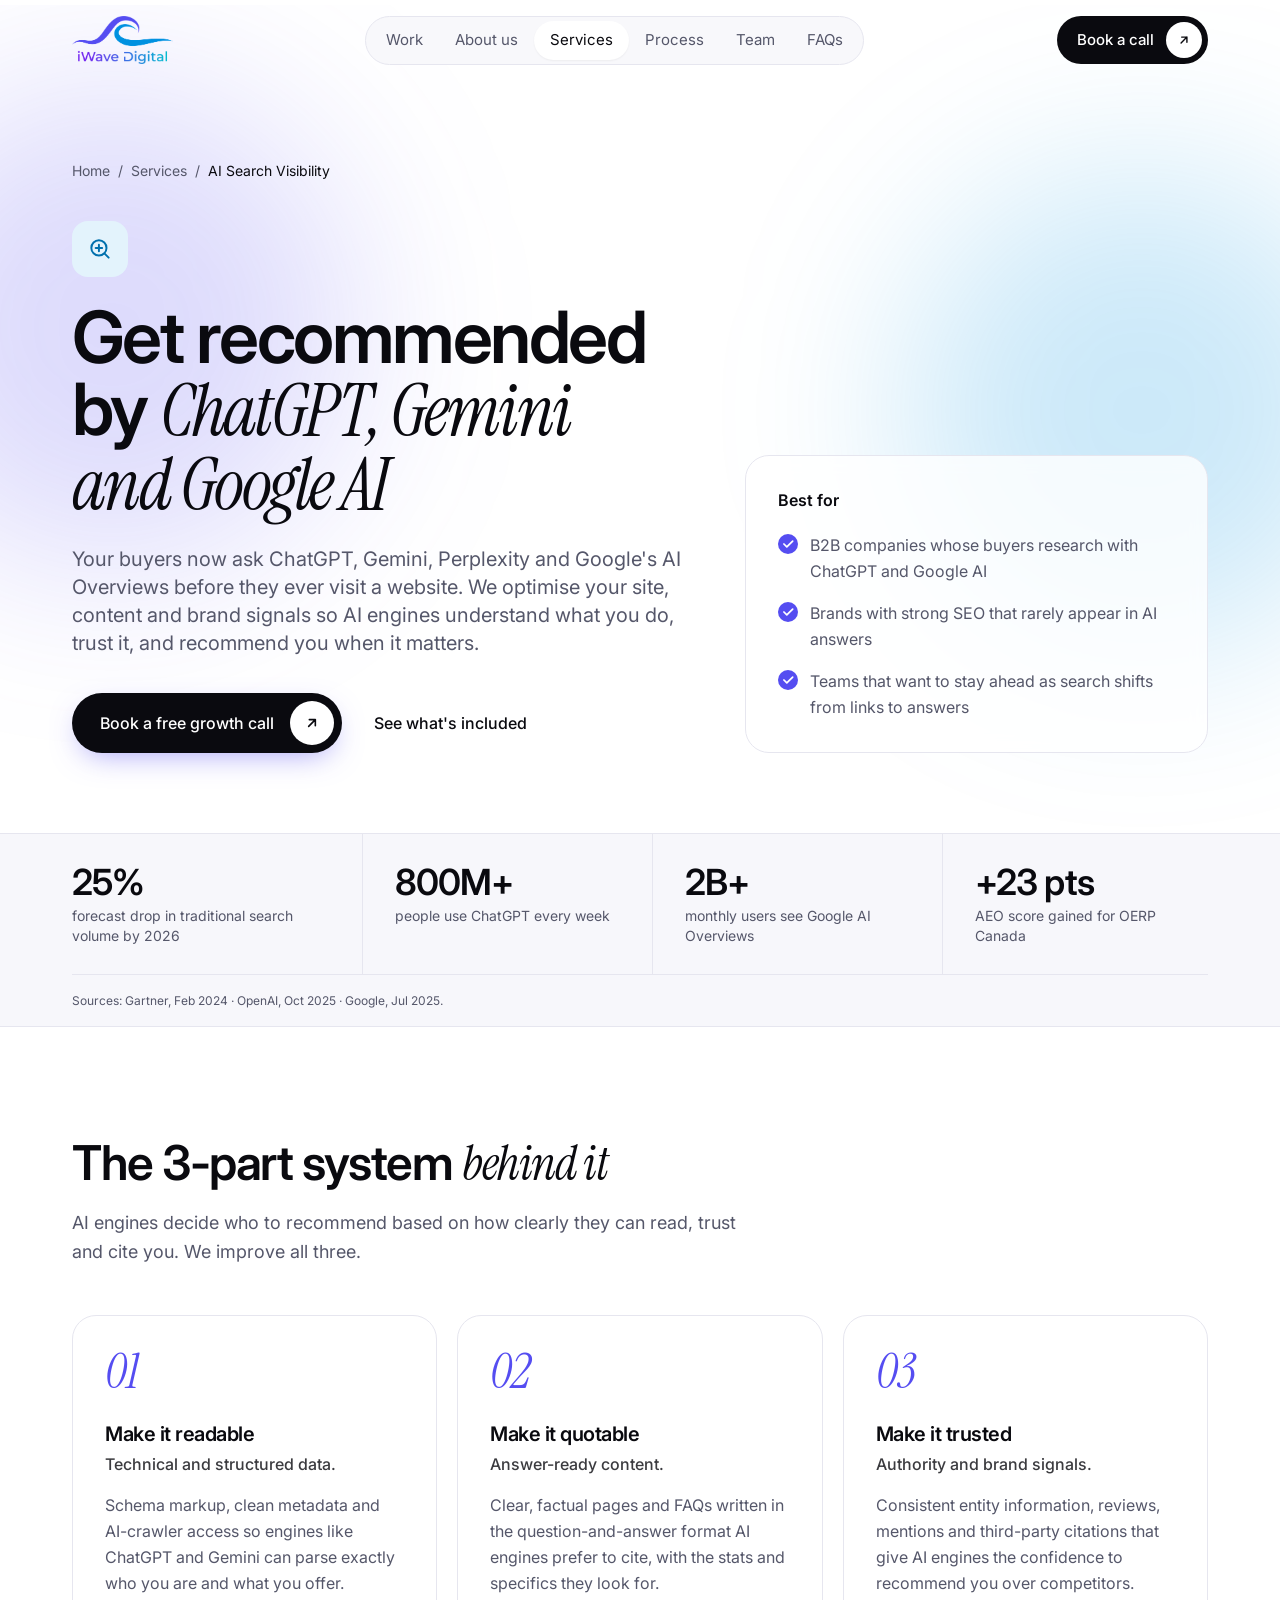
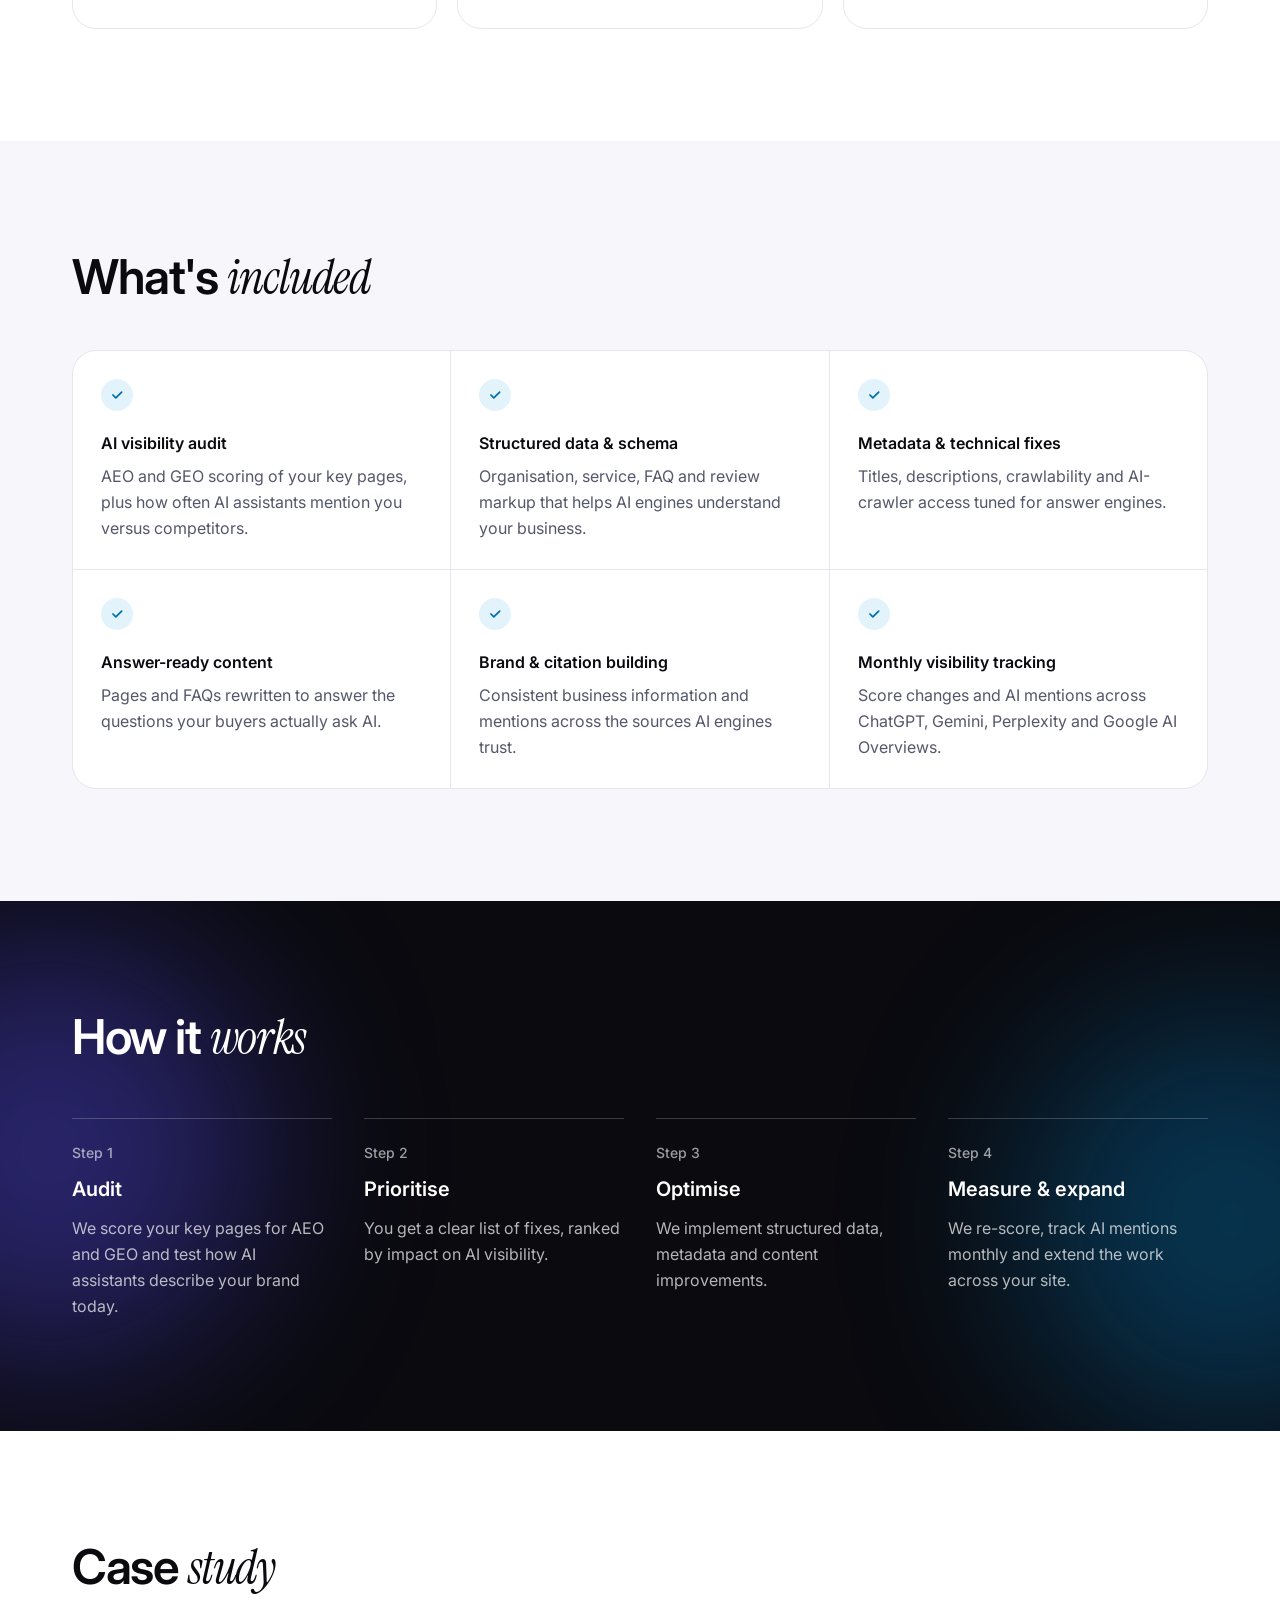
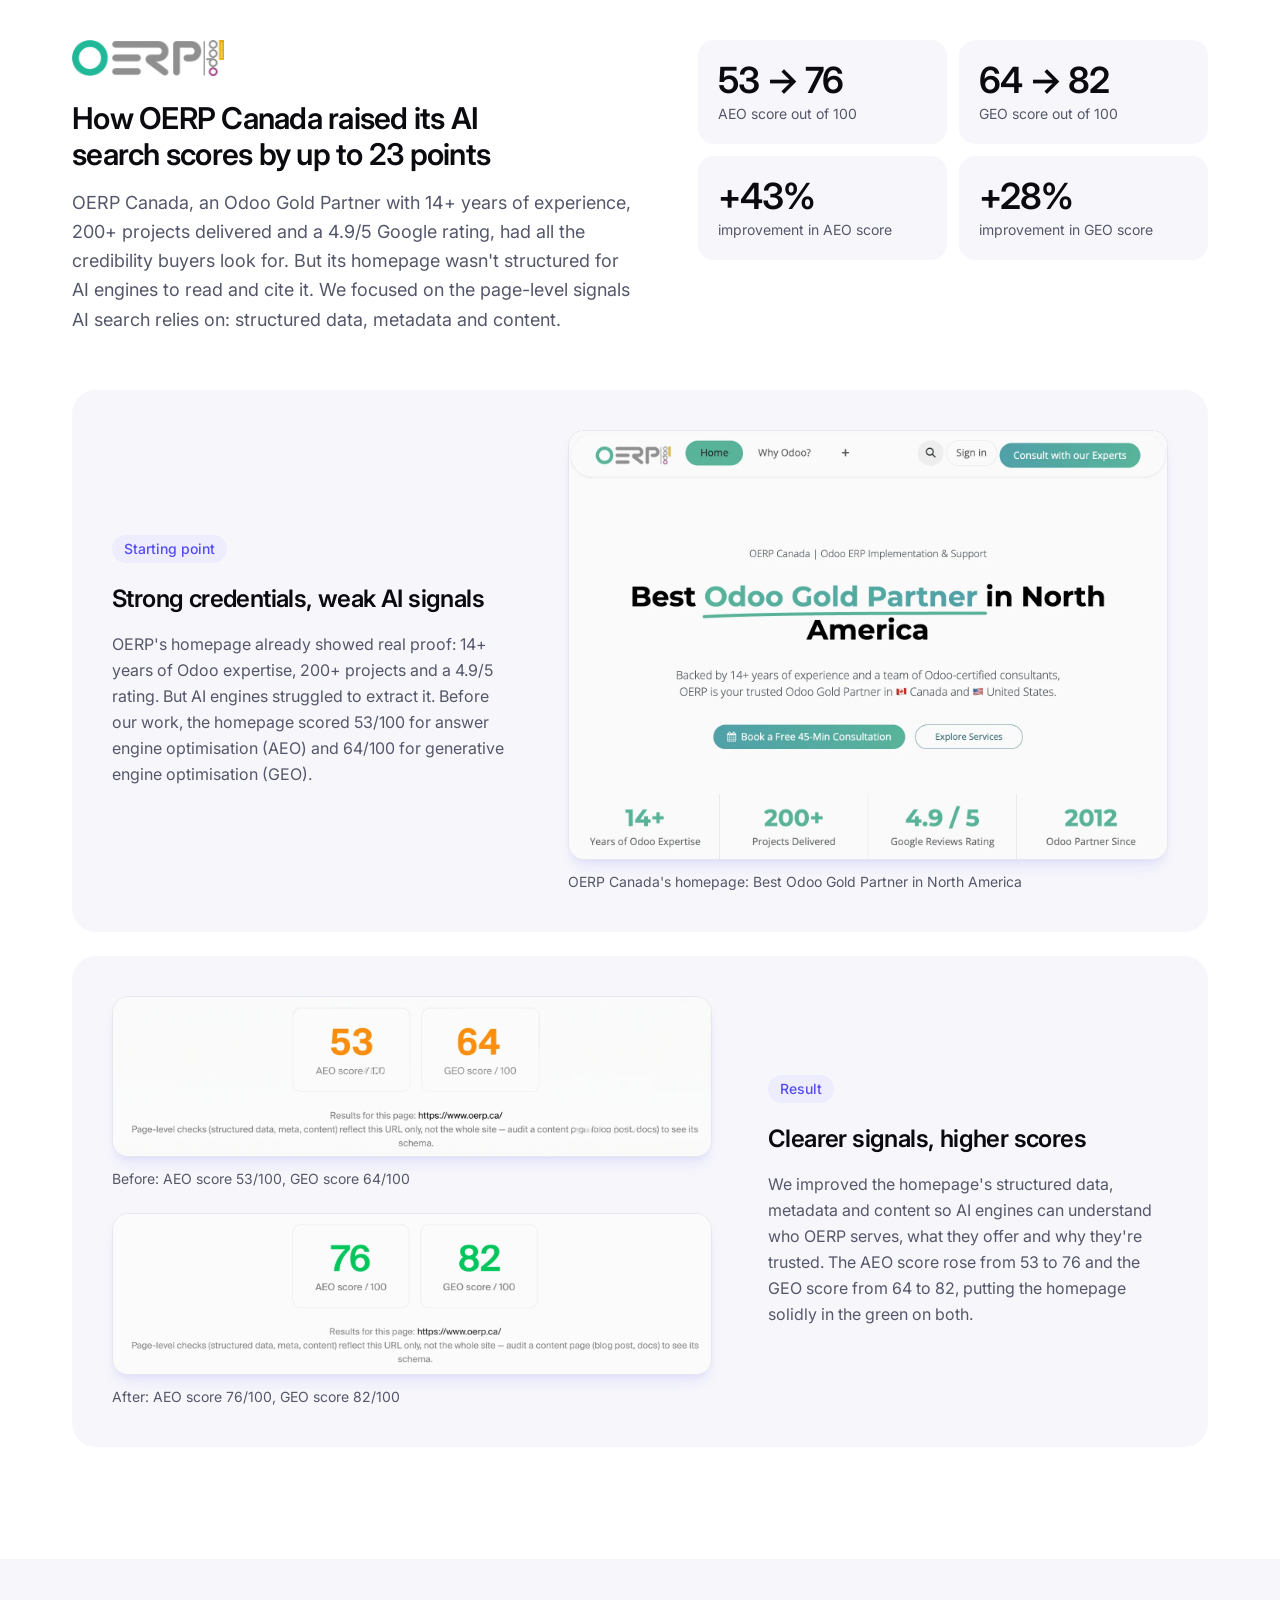
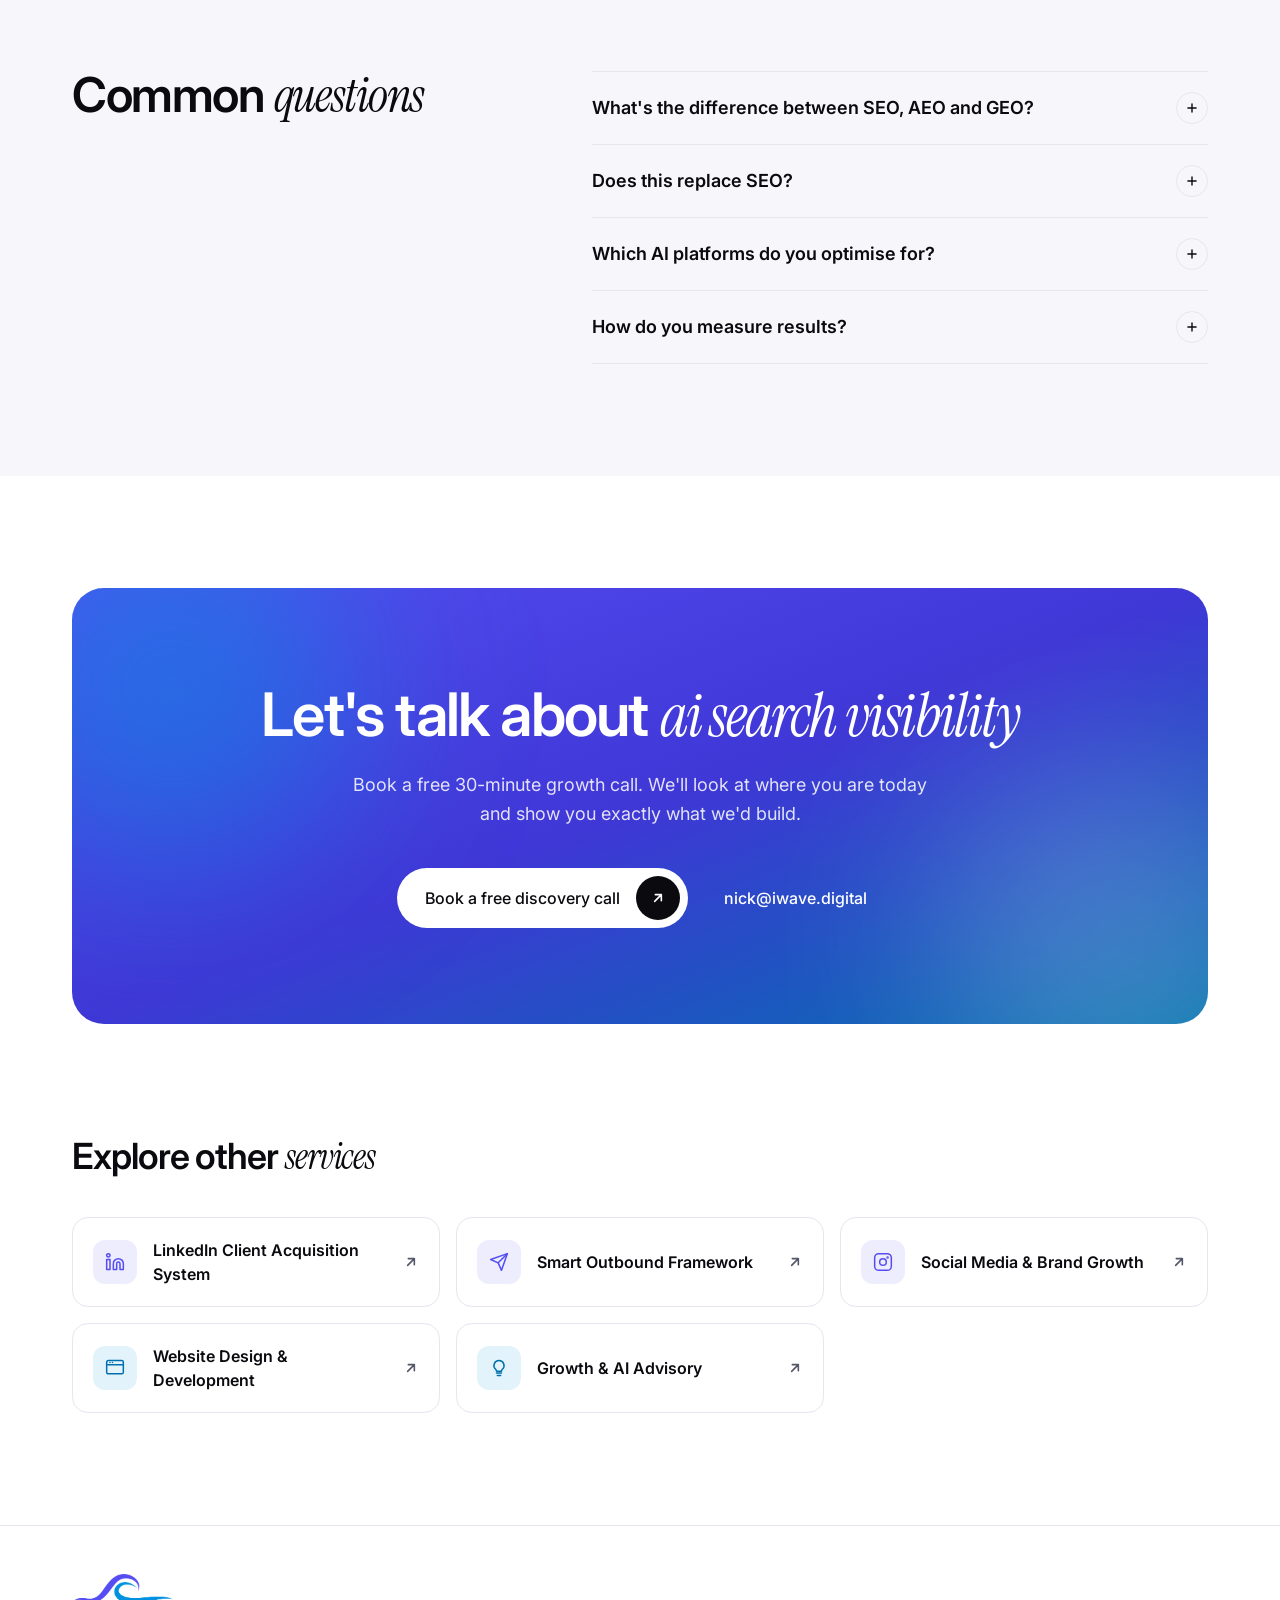
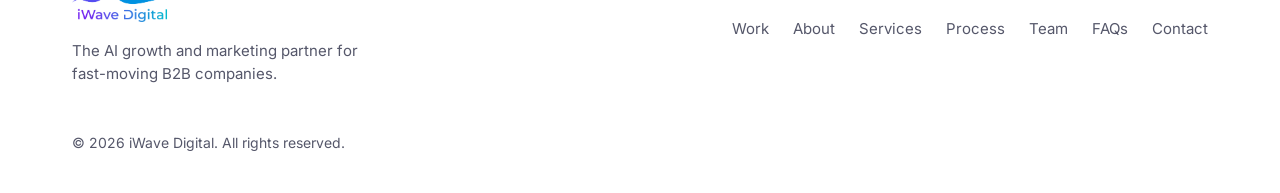
==== commit 31069c9c: "Close FAQs by default and add mobile swipe rows - All FAQ items start closed on every page - Logo ma" ====
--- a/services/ai-search-visibility.html
+++ b/services/ai-search-visibility.html
@@ -60,6 +60,7 @@
           Book a call
           <span class="flex h-9 w-9 items-center justify-center rounded-full bg-white text-ink transition group-hover:rotate-45" aria-hidden="true"><svg width="14" height="14" viewBox="0 0 24 24" fill="none" stroke="currentColor" stroke-width="2.4" stroke-linecap="round" stroke-linejoin="round"><path d="M7 17 17 7M8 7h9v9"/></svg></span>
         </a>
+        <a href="https://cal.com/iwave-digital/discovery-call" target="_blank" rel="noopener" class="inline-flex h-11 items-center rounded-full bg-ink px-4 text-sm font-medium text-white transition hover:bg-brand sm:hidden">Book a call</a>
         <button type="button" class="flex h-11 w-11 items-center justify-center rounded-full border border-line bg-white lg:hidden" aria-controls="mobile-menu" aria-expanded="false" aria-label="Open menu" data-menu-btn>
           <svg width="20" height="20" viewBox="0 0 24 24" fill="none" stroke="currentColor" stroke-width="2" stroke-linecap="round" aria-hidden="true"><path d="M4 7h16M4 12h16M4 17h16"/></svg>
         </button>
@@ -83,7 +84,7 @@
     <section class="relative -mt-[76px] overflow-hidden pt-[76px]">
       <div class="glow left-[-10%] top-[10%] h-[480px] w-[480px] bg-brand/20" aria-hidden="true"></div>
       <div class="glow right-[-8%] top-[20%] h-[480px] w-[480px] bg-sky/20" aria-hidden="true"></div>
-      <div class="relative mx-auto grid max-w-site gap-12 px-4 pb-20 pt-14 sm:px-6 sm:pt-20 lg:grid-cols-[1.35fr_1fr] lg:items-end lg:px-8">
+      <div class="relative mx-auto grid max-w-site gap-10 px-4 pb-14 pt-10 sm:gap-12 sm:px-6 sm:pb-20 sm:pt-20 lg:grid-cols-[1.35fr_1fr] lg:items-end lg:px-8">
         <div>
           <nav aria-label="Breadcrumb" class="text-sm text-muted">
             <ol class="flex flex-wrap items-center gap-2">
@@ -143,7 +144,7 @@
     </section>
 
     <!-- ============ SYSTEM ============ -->
-    <section class="py-24 sm:py-28">
+    <section class="py-16 sm:py-28">
       <div class="mx-auto max-w-site px-4 sm:px-6 lg:px-8">
         <div class="max-w-2xl">
           <h2 class="text-4xl font-semibold tracking-[-0.03em] sm:text-5xl">The 3-part system <span class="font-serif font-normal italic">behind it</span></h2>
@@ -173,7 +174,7 @@
     </section>
 
     <!-- ============ INCLUDED ============ -->
-    <section id="included" class="bg-surface py-24 sm:py-28">
+    <section id="included" class="bg-surface py-16 sm:py-28">
       <div class="mx-auto max-w-site px-4 sm:px-6 lg:px-8">
         <h2 class="max-w-2xl text-4xl font-semibold tracking-[-0.03em] sm:text-5xl">What's <span class="font-serif font-normal italic">included</span></h2>
         <ul class="mt-12 grid gap-px overflow-hidden rounded-3xl border border-line bg-line sm:grid-cols-2 lg:grid-cols-3">
@@ -244,7 +245,7 @@
 
 
     <!-- ============ CASE STUDY ============ -->
-    <section id="case-study" class="py-24 sm:py-28">
+    <section id="case-study" class="py-16 sm:py-28">
       <div class="mx-auto max-w-site px-4 sm:px-6 lg:px-8">
         <h2 class="text-4xl font-semibold tracking-[-0.03em] sm:text-5xl">Case <span class="font-serif font-normal italic">study</span></h2>
         <div class="mt-12 grid gap-10 lg:grid-cols-[1.1fr_1fr] lg:gap-16">
@@ -316,11 +317,11 @@
 
 
     <!-- ============ FAQ ============ -->
-    <section class="bg-surface py-24 sm:py-28">
+    <section class="bg-surface py-16 sm:py-28">
       <div class="mx-auto grid max-w-site gap-12 px-4 sm:px-6 lg:grid-cols-[1fr_1.4fr] lg:gap-20 lg:px-8">
         <h2 class="text-4xl font-semibold tracking-[-0.03em] sm:text-5xl">Common <span class="font-serif font-normal italic">questions</span></h2>
         <div class="divide-y divide-line border-y border-line">
-          <details class="group py-2" open>
+          <details class="group py-2">
             <summary class="flex min-h-[56px] cursor-pointer items-center justify-between gap-6 py-3 text-lg font-semibold">
               What&#x27;s the difference between SEO, AEO and GEO?
               <span class="faq-icon flex h-8 w-8 shrink-0 items-center justify-center rounded-full border border-line bg-surface transition" aria-hidden="true"><svg width="14" height="14" viewBox="0 0 24 24" fill="none" stroke="currentColor" stroke-width="2.4" stroke-linecap="round"><path d="M12 5v14M5 12h14"/></svg></span>
@@ -353,7 +354,7 @@
     </section>
 
     <!-- ============ CONTACT ============ -->
-    <section id="contact" class="py-24 sm:py-28">
+    <section id="contact" class="py-16 sm:py-28">
       <div class="mx-auto max-w-site px-4 sm:px-6 lg:px-8">
         <div class="relative overflow-hidden rounded-[32px] bg-gradient-to-br from-brand via-brand-dark to-sky-dark px-6 py-20 text-center text-white sm:px-12 sm:py-24">
           <div class="glow -left-20 -top-20 h-[360px] w-[360px] bg-sky/50" aria-hidden="true"></div>
@@ -374,7 +375,7 @@
     </section>
 
     <!-- ============ OTHER SERVICES ============ -->
-    <section class="pb-24 sm:pb-28">
+    <section class="pb-16 sm:pb-28">
       <div class="mx-auto max-w-site px-4 sm:px-6 lg:px-8">
         <h2 class="text-3xl font-semibold tracking-[-0.03em] sm:text-4xl">Explore other <span class="font-serif font-normal italic">services</span></h2>
         <div class="mt-10 grid gap-4 md:grid-cols-2 lg:grid-cols-3">
@@ -417,14 +418,14 @@
         <p class="mt-3 max-w-xs text-[15px] text-muted">The AI growth and marketing partner for fast-moving B2B companies.</p>
       </div>
       <nav aria-label="Footer">
-        <ul class="flex flex-wrap gap-x-6 gap-y-2 text-[15px] text-muted">
-          <li><a href="../index.html#work" class="hover:text-ink">Work</a></li>
-          <li><a href="../index.html#about" class="hover:text-ink">About</a></li>
-          <li><a href="../index.html#services" class="hover:text-ink">Services</a></li>
-          <li><a href="../index.html#process" class="hover:text-ink">Process</a></li>
-          <li><a href="../index.html#team" class="hover:text-ink">Team</a></li>
-          <li><a href="../index.html#faq" class="hover:text-ink">FAQs</a></li>
-          <li><a href="../index.html#contact" class="hover:text-ink">Contact</a></li>
+        <ul class="-my-3 flex flex-wrap gap-x-6 text-[15px] text-muted">
+          <li><a href="../index.html#work" class="inline-block py-3 hover:text-ink">Work</a></li>
+          <li><a href="../index.html#about" class="inline-block py-3 hover:text-ink">About</a></li>
+          <li><a href="../index.html#services" class="inline-block py-3 hover:text-ink">Services</a></li>
+          <li><a href="../index.html#process" class="inline-block py-3 hover:text-ink">Process</a></li>
+          <li><a href="../index.html#team" class="inline-block py-3 hover:text-ink">Team</a></li>
+          <li><a href="../index.html#faq" class="inline-block py-3 hover:text-ink">FAQs</a></li>
+          <li><a href="../index.html#contact" class="inline-block py-3 hover:text-ink">Contact</a></li>
         </ul>
       </nav>
     </div>
--- a/assets/site.css
+++ b/assets/site.css
@@ -7,11 +7,12 @@
 .glow { position: absolute; border-radius: 9999px; filter: blur(90px); pointer-events: none; }
 
 /* Logo marquee */
-.marquee { mask-image: linear-gradient(to right, transparent, #000 10%, #000 90%, transparent); }
+.marquee { -webkit-mask-image: linear-gradient(to right, transparent, #000 10%, #000 90%, transparent); mask-image: linear-gradient(to right, transparent, #000 10%, #000 90%, transparent); }
 .marquee-track { display: flex; width: max-content; animation: scroll 26s linear infinite; }
-.marquee[data-paused="true"] .marquee-track,
-.marquee:hover .marquee-track,
-.marquee:focus-within .marquee-track { animation-play-state: paused; }
+/* Pause on hover only for real pointers: iOS treats a touch as a "sticky" hover, which froze the strip on phones */
+@media (hover: hover) and (pointer: fine) {
+  .marquee:hover .marquee-track { animation-play-state: paused; }
+}
 @keyframes scroll { to { transform: translateX(-50%); } }
 
 /* Hero entrance: one orchestrated moment on load */
@@ -20,12 +21,14 @@
 @keyframes rise { to { opacity: 1; transform: none; } }
 
 /* Testimonial columns: each track holds 3 copies of its cards and moves up by one copy for a seamless loop */
-.t-columns { mask-image: linear-gradient(to bottom, transparent, #000 20%, #000 80%, transparent); }
+.t-columns { -webkit-mask-image: linear-gradient(to bottom, transparent, #000 20%, #000 80%, transparent); mask-image: linear-gradient(to bottom, transparent, #000 20%, #000 80%, transparent); }
 .t-track { display: flex; flex-direction: column; animation: t-scroll var(--t-duration, 25s) linear infinite; }
 @keyframes t-scroll { to { transform: translateY(-33.3333%); } }
 
 /* Team gallery: on desktop hover/focus, the active photo expands and the others narrow and blur */
-.team-card { aspect-ratio: 4 / 3; outline: none; }
+.team-card { flex: 0 0 78%; aspect-ratio: 4 / 5; scroll-snap-align: center; outline: none; }
+.team-gallery { scrollbar-width: none; }
+.team-gallery::-webkit-scrollbar { display: none; }
 .team-card:focus-visible { box-shadow: 0 0 0 3px #fff, 0 0 0 5px #554DF1; }
 .team-img { object-position: center bottom; transition: filter .5s ease, transform .6s ease; }
 @media (min-width: 768px) {
@@ -88,6 +91,12 @@
 @keyframes ab-pulse { 0%, 100% { transform: scale(1); } 50% { transform: scale(.7); } }
 @keyframes ab-bob { 0%, 100% { transform: translateY(0); } 50% { transform: translateY(-2px); } }
 
+/* Swipe rows (phones/tablets): case studies and testimonials scroll sideways like the team row */
+.swipe-row { scrollbar-width: none; -webkit-overflow-scrolling: touch; }
+.swipe-row::-webkit-scrollbar { display: none; }
+.swipe-row > * { flex: 0 0 84%; scroll-snap-align: center; }
+@media (min-width: 640px) { .swipe-row > * { flex-basis: 60%; } }
+
 /* FAQ accordion */
 details > summary { list-style: none; }
 details > summary::-webkit-details-marker { display: none; }
